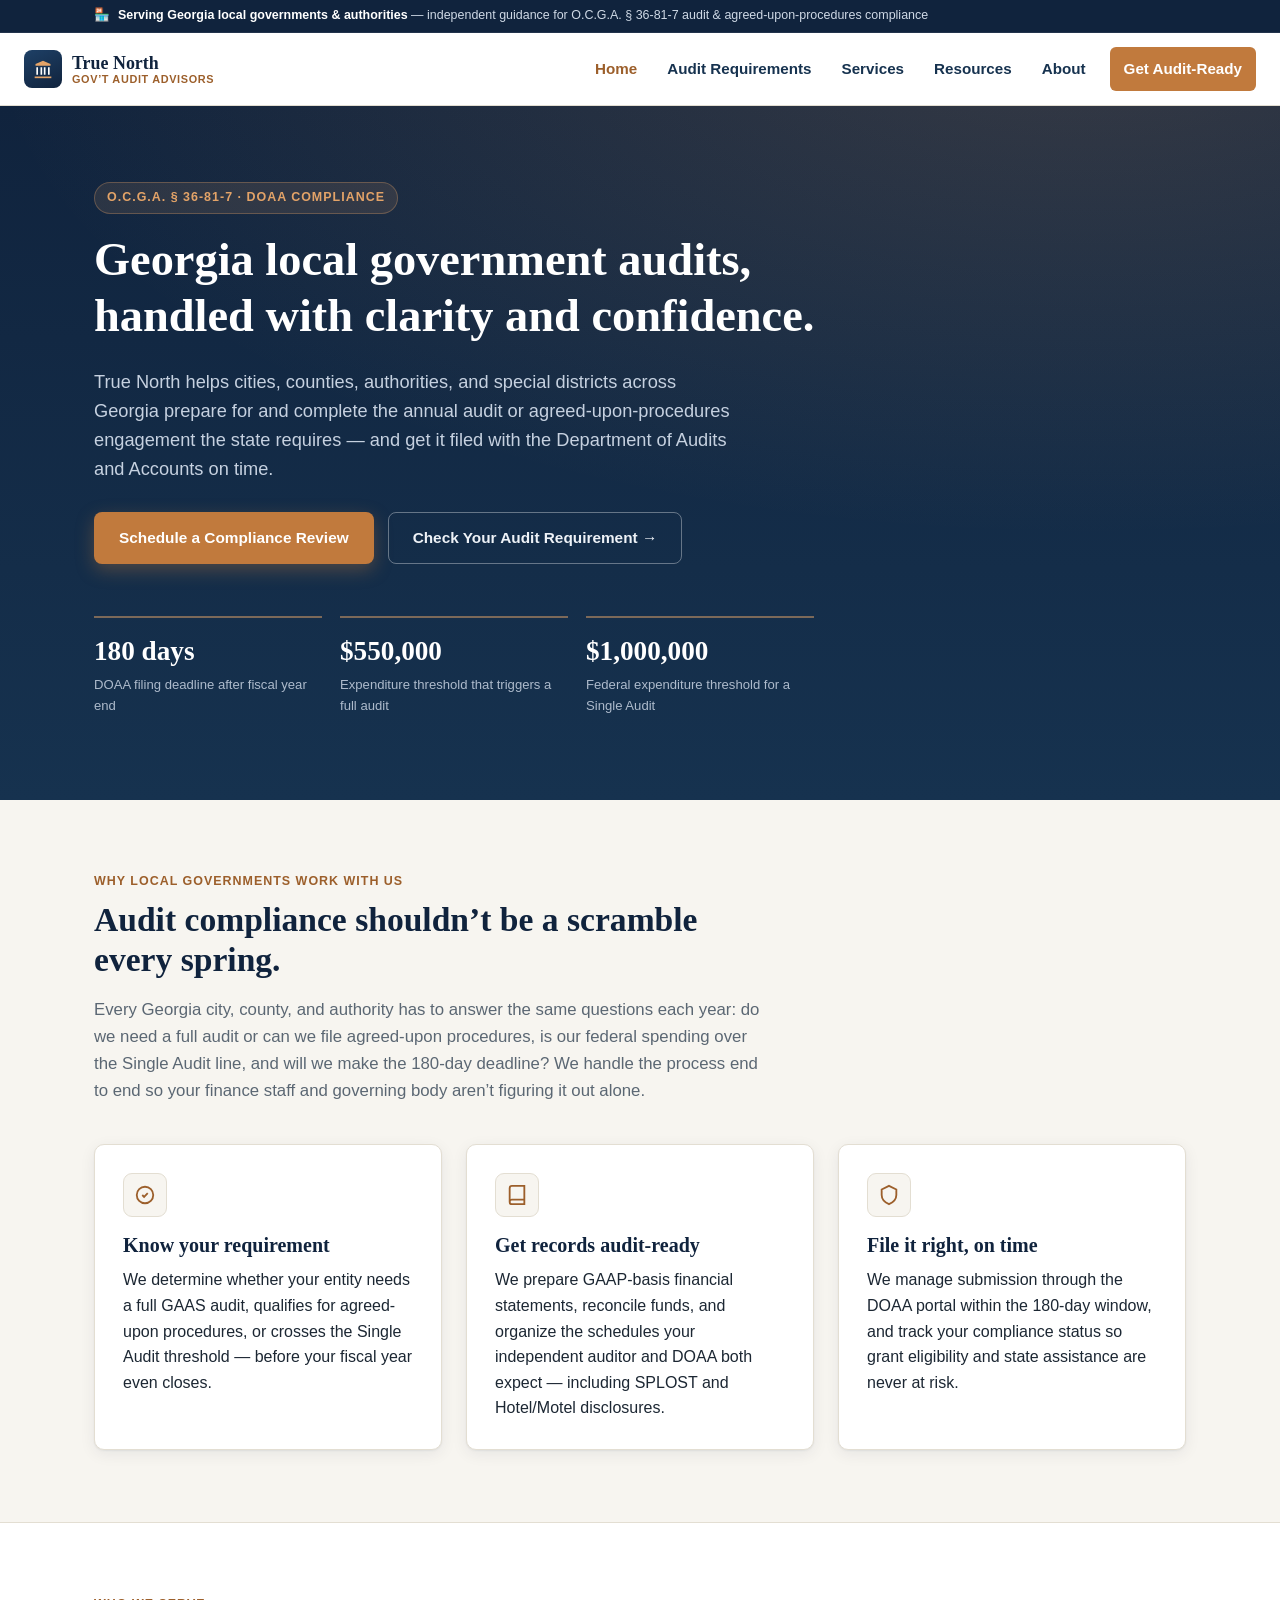
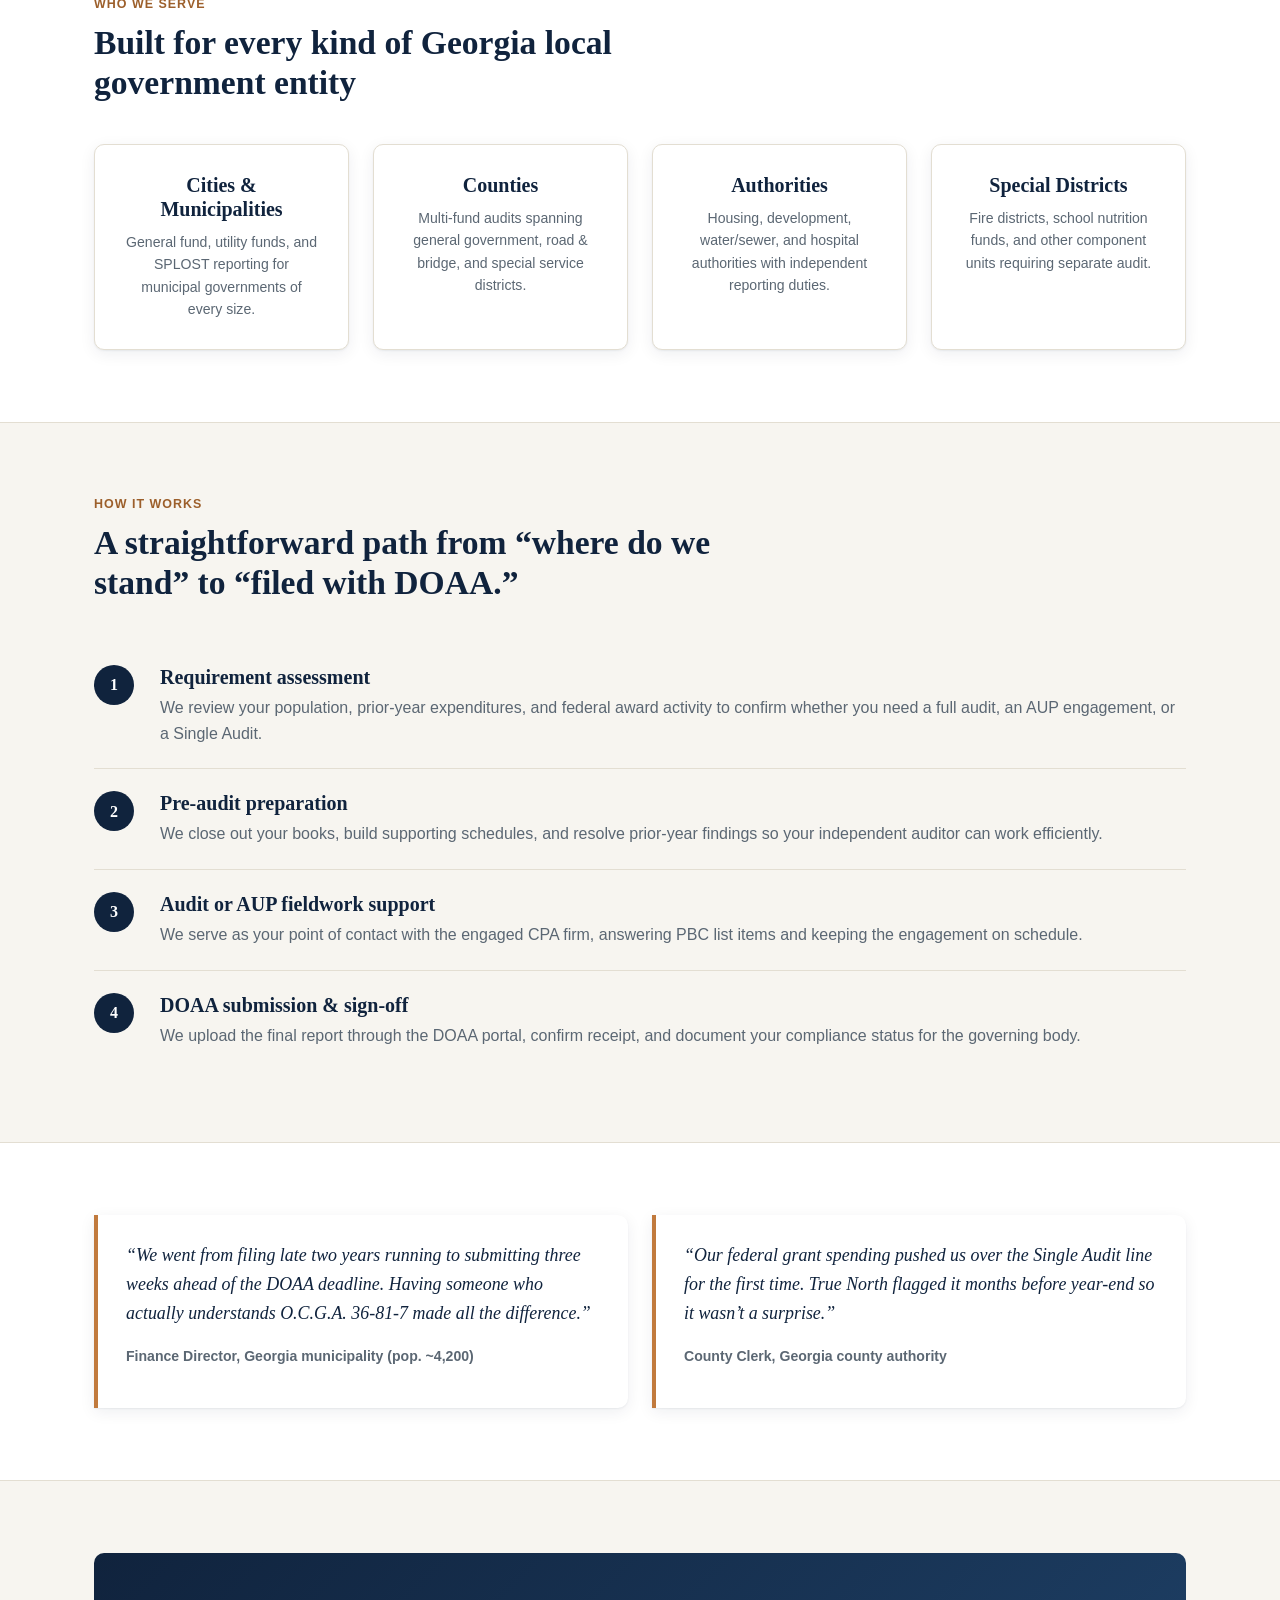
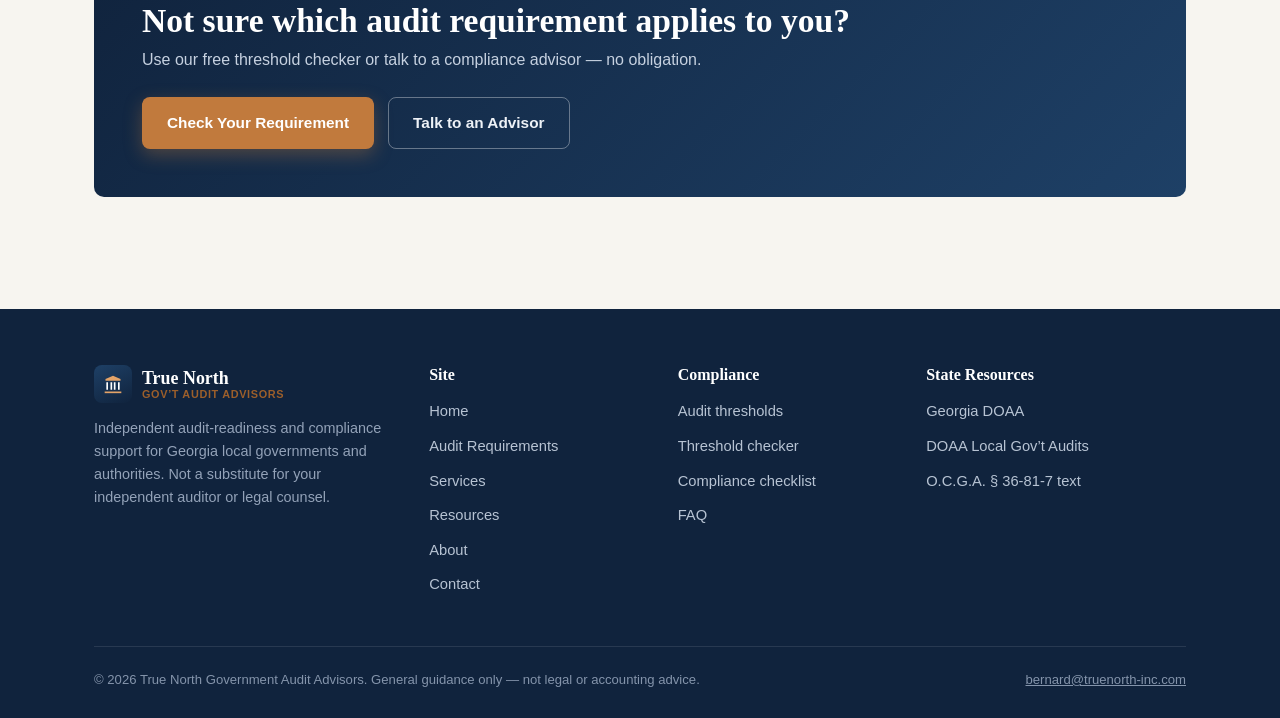
==== index.html @ 921e3533 "Add local government audit compliance website for Georgia Static six-page site (no build step) helpi" ====
<!DOCTYPE html>
<html lang="en">
<head>
<meta charset="UTF-8">
<meta name="viewport" content="width=device-width, initial-scale=1.0">
<title>True North Government Audit Advisors | Georgia Local Government Audit Compliance</title>
<meta name="description" content="True North helps Georgia cities, counties, and local authorities meet O.C.G.A. § 36-81-7 audit requirements — audit readiness, GAAP financial statements, Single Audit support, and DOAA submission.">
<link rel="stylesheet" href="css/style.css">
<link rel="icon" href="data:image/svg+xml,%3Csvg xmlns='http://www.w3.org/2000/svg' viewBox='0 0 24 24'%3E%3Crect width='24' height='24' rx='5' fill='%2310233d'/%3E%3Cpath d='M12 3L4 6.5v2h16v-2z' fill='%23e3a368'/%3E%3Cpath d='M5 10h2v8H5zm12 0h2v8h-2zM9.5 10h2v8h-2zm3 0h2v8h-2z' fill='%23fff'/%3E%3Cpath d='M3 19h18v2H3z' fill='%23e3a368'/%3E%3C/svg%3E">
</head>
<body>
<a href="#main" class="skip-link">Skip to content</a>

<div class="gov-banner">
  <div class="container">
    <span>&#127978;</span>
    <span><strong>Serving Georgia local governments &amp; authorities</strong> &mdash; independent guidance for O.C.G.A. § 36-81-7 audit &amp; agreed-upon-procedures compliance</span>
  </div>
</div>

<header class="site-header">
  <div class="nav-wrap">
    <a href="index.html" class="brand">
      <span class="brand-mark" aria-hidden="true">
        <svg viewBox="0 0 24 24" fill="none" xmlns="http://www.w3.org/2000/svg">
          <path d="M12 2L3 6v2h18V6l-9-4z" fill="#e3a368"/>
          <path d="M4 10h2v9H4v-9zm14 0h2v9h-2v-9zM9 10h2v9H9v-9zm4 0h2v9h-2v-9z" fill="#fff"/>
          <path d="M2 21h20v2H2z" fill="#e3a368"/>
        </svg>
      </span>
      <span class="brand-text">
        <span class="name">True North</span>
        <span class="tag">Gov&rsquo;t Audit Advisors</span>
      </span>
    </a>
    <button class="nav-toggle" aria-label="Toggle navigation" aria-expanded="false">
      <span></span>
    </button>
    <nav class="primary-nav" aria-label="Primary">
      <a href="index.html">Home</a>
      <a href="requirements.html">Audit Requirements</a>
      <a href="services.html">Services</a>
      <a href="resources.html">Resources</a>
      <a href="about.html">About</a>
      <a href="contact.html" class="nav-cta">Get Audit-Ready</a>
    </nav>
  </div>
</header>

<main id="main">

  <section class="hero">
    <div class="container">
      <span class="eyebrow">O.C.G.A. § 36-81-7 &middot; DOAA Compliance</span>
      <h1>Georgia local government audits, handled with clarity and confidence.</h1>
      <p class="lead">True North helps cities, counties, authorities, and special districts across Georgia prepare for and complete the annual audit or agreed-upon-procedures engagement the state requires &mdash; and get it filed with the Department of Audits and Accounts on time.</p>
      <div class="hero-actions">
        <a href="contact.html" class="btn btn-primary">Schedule a Compliance Review</a>
        <a href="requirements.html" class="btn btn-ghost">Check Your Audit Requirement &rarr;</a>
      </div>

      <div class="hero-stats">
        <div class="stat">
          <div class="num">180 days</div>
          <div class="label">DOAA filing deadline after fiscal year end</div>
        </div>
        <div class="stat">
          <div class="num">$550,000</div>
          <div class="label">Expenditure threshold that triggers a full audit</div>
        </div>
        <div class="stat">
          <div class="num">$1,000,000</div>
          <div class="label">Federal expenditure threshold for a Single Audit</div>
        </div>
      </div>
    </div>
  </section>

  <section>
    <div class="container">
      <div class="section-head">
        <span class="kicker">Why local governments work with us</span>
        <h2>Audit compliance shouldn&rsquo;t be a scramble every spring.</h2>
        <p>Every Georgia city, county, and authority has to answer the same questions each year: do we need a full audit or can we file agreed-upon procedures, is our federal spending over the Single Audit line, and will we make the 180-day deadline? We handle the process end to end so your finance staff and governing body aren&rsquo;t figuring it out alone.</p>
      </div>

      <div class="grid grid-3">
        <div class="card">
          <div class="icon" aria-hidden="true">
            <svg viewBox="0 0 24 24" fill="none" stroke="currentColor" stroke-width="2"><path d="M9 12l2 2 4-4M21 12a9 9 0 11-18 0 9 9 0 0118 0z"/></svg>
          </div>
          <h3>Know your requirement</h3>
          <p>We determine whether your entity needs a full GAAS audit, qualifies for agreed-upon procedures, or crosses the Single Audit threshold &mdash; before your fiscal year even closes.</p>
        </div>
        <div class="card">
          <div class="icon" aria-hidden="true">
            <svg viewBox="0 0 24 24" fill="none" stroke="currentColor" stroke-width="2"><path d="M4 19.5A2.5 2.5 0 016.5 17H20M4 19.5A2.5 2.5 0 006.5 22H20V2H6.5A2.5 2.5 0 004 4.5v15z"/></svg>
          </div>
          <h3>Get records audit-ready</h3>
          <p>We prepare GAAP-basis financial statements, reconcile funds, and organize the schedules your independent auditor and DOAA both expect &mdash; including SPLOST and Hotel/Motel disclosures.</p>
        </div>
        <div class="card">
          <div class="icon" aria-hidden="true">
            <svg viewBox="0 0 24 24" fill="none" stroke="currentColor" stroke-width="2"><path d="M12 2l8 4v6c0 5-3.5 8-8 10-4.5-2-8-5-8-10V6l8-4z"/></svg>
          </div>
          <h3>File it right, on time</h3>
          <p>We manage submission through the DOAA portal within the 180-day window, and track your compliance status so grant eligibility and state assistance are never at risk.</p>
        </div>
      </div>
    </div>
  </section>

  <section class="alt-bg">
    <div class="container">
      <div class="section-head">
        <span class="kicker">Who we serve</span>
        <h2>Built for every kind of Georgia local government entity</h2>
      </div>
      <div class="grid grid-4">
        <div class="card text-center">
          <h3>Cities &amp; Municipalities</h3>
          <p class="small">General fund, utility funds, and SPLOST reporting for municipal governments of every size.</p>
        </div>
        <div class="card text-center">
          <h3>Counties</h3>
          <p class="small">Multi-fund audits spanning general government, road &amp; bridge, and special service districts.</p>
        </div>
        <div class="card text-center">
          <h3>Authorities</h3>
          <p class="small">Housing, development, water/sewer, and hospital authorities with independent reporting duties.</p>
        </div>
        <div class="card text-center">
          <h3>Special Districts</h3>
          <p class="small">Fire districts, school nutrition funds, and other component units requiring separate audit.</p>
        </div>
      </div>
    </div>
  </section>

  <section>
    <div class="container">
      <div class="section-head">
        <span class="kicker">How it works</span>
        <h2>A straightforward path from &ldquo;where do we stand&rdquo; to &ldquo;filed with DOAA.&rdquo;</h2>
      </div>
      <ol class="process-list">
        <li>
          <div>
            <h3>Requirement assessment</h3>
            <p>We review your population, prior-year expenditures, and federal award activity to confirm whether you need a full audit, an AUP engagement, or a Single Audit.</p>
          </div>
        </li>
        <li>
          <div>
            <h3>Pre-audit preparation</h3>
            <p>We close out your books, build supporting schedules, and resolve prior-year findings so your independent auditor can work efficiently.</p>
          </div>
        </li>
        <li>
          <div>
            <h3>Audit or AUP fieldwork support</h3>
            <p>We serve as your point of contact with the engaged CPA firm, answering PBC list items and keeping the engagement on schedule.</p>
          </div>
        </li>
        <li>
          <div>
            <h3>DOAA submission &amp; sign-off</h3>
            <p>We upload the final report through the DOAA portal, confirm receipt, and document your compliance status for the governing body.</p>
          </div>
        </li>
      </ol>
    </div>
  </section>

  <section class="alt-bg">
    <div class="container">
      <div class="grid grid-2">
        <div class="quote-card">
          <p class="quote">&ldquo;We went from filing late two years running to submitting three weeks ahead of the DOAA deadline. Having someone who actually understands O.C.G.A. 36-81-7 made all the difference.&rdquo;</p>
          <p class="attribution">Finance Director, Georgia municipality (pop. ~4,200)</p>
        </div>
        <div class="quote-card">
          <p class="quote">&ldquo;Our federal grant spending pushed us over the Single Audit line for the first time. True North flagged it months before year-end so it wasn&rsquo;t a surprise.&rdquo;</p>
          <p class="attribution">County Clerk, Georgia county authority</p>
        </div>
      </div>
    </div>
  </section>

  <section>
    <div class="container">
      <div class="cta-band">
        <div>
          <h2>Not sure which audit requirement applies to you?</h2>
          <p>Use our free threshold checker or talk to a compliance advisor &mdash; no obligation.</p>
        </div>
        <div class="hero-actions">
          <a href="requirements.html#threshold-tool" class="btn btn-primary">Check Your Requirement</a>
          <a href="contact.html" class="btn btn-ghost">Talk to an Advisor</a>
        </div>
      </div>
    </div>
  </section>

</main>

<footer class="site-footer">
  <div class="container">
    <div class="footer-grid">
      <div class="footer-brand">
        <div class="brand" style="margin-bottom:14px;">
          <span class="brand-mark" aria-hidden="true">
            <svg viewBox="0 0 24 24" fill="none" xmlns="http://www.w3.org/2000/svg">
              <path d="M12 2L3 6v2h18V6l-9-4z" fill="#e3a368"/>
              <path d="M4 10h2v9H4v-9zm14 0h2v9h-2v-9zM9 10h2v9H9v-9zm4 0h2v9h-2v-9z" fill="#fff"/>
              <path d="M2 21h20v2H2z" fill="#e3a368"/>
            </svg>
          </span>
          <span class="brand-text">
            <span class="name" style="color:#fff;">True North</span>
            <span class="tag">Gov&rsquo;t Audit Advisors</span>
          </span>
        </div>
        <p>Independent audit-readiness and compliance support for Georgia local governments and authorities. Not a substitute for your independent auditor or legal counsel.</p>
      </div>
      <div>
        <h4>Site</h4>
        <ul>
          <li><a href="index.html">Home</a></li>
          <li><a href="requirements.html">Audit Requirements</a></li>
          <li><a href="services.html">Services</a></li>
          <li><a href="resources.html">Resources</a></li>
          <li><a href="about.html">About</a></li>
          <li><a href="contact.html">Contact</a></li>
        </ul>
      </div>
      <div>
        <h4>Compliance</h4>
        <ul>
          <li><a href="requirements.html#thresholds">Audit thresholds</a></li>
          <li><a href="requirements.html#threshold-tool">Threshold checker</a></li>
          <li><a href="resources.html#checklist">Compliance checklist</a></li>
          <li><a href="resources.html#faq">FAQ</a></li>
        </ul>
      </div>
      <div>
        <h4>State Resources</h4>
        <ul>
          <li><a href="https://www.audits.ga.gov/" target="_blank" rel="noopener">Georgia DOAA</a></li>
          <li><a href="https://www.audits.ga.gov/NALGAD/Local_Government_Audits.html" target="_blank" rel="noopener">DOAA Local Gov&rsquo;t Audits</a></li>
          <li><a href="https://law.justia.com/codes/georgia/title-36/provisions-applicable-to-counties-municipal-corporations-and-other-governmental-entities/chapter-81/article-1/section-36-81-7/" target="_blank" rel="noopener">O.C.G.A. § 36-81-7 text</a></li>
        </ul>
      </div>
    </div>
    <div class="footer-bottom">
      <span>&copy; <span data-year>2026</span> True North Government Audit Advisors. General guidance only &mdash; not legal or accounting advice.</span>
      <span><a href="contact.html">bernard@truenorth-inc.com</a></span>
    </div>
  </div>
</footer>
<script src="js/main.js"></script>
</body>
</html>
---- css/style.css ----
/* ==========================================================================
   True North Government Audit Advisors — shared styles
   ========================================================================== */

:root {
  --navy: #10233d;
  --navy-2: #16324f;
  --navy-3: #1e4066;
  --accent: #c17a3d;
  --accent-light: #e3a368;
  --accent-dark: #9c5f2b;
  --bg: #f7f5f0;
  --surface: #ffffff;
  --text: #1c2733;
  --muted: #5b6773;
  --border: #e3ded2;
  --success: #2f6b4f;
  --success-bg: #eaf3ee;
  --warn: #92450f;
  --warn-bg: #fbeee0;
  --shadow: 0 1px 2px rgba(16, 35, 61, 0.06), 0 4px 16px rgba(16, 35, 61, 0.07);
  --radius: 10px;
  --serif: Georgia, "Iowan Old Style", "Palatino Linotype", "Times New Roman", serif;
  --sans: -apple-system, BlinkMacSystemFont, "Segoe UI", Roboto, Helvetica, Arial, sans-serif;
}

* { box-sizing: border-box; }
html { scroll-behavior: smooth; }

body {
  margin: 0;
  font-family: var(--sans);
  color: var(--text);
  background: var(--bg);
  line-height: 1.6;
  -webkit-font-smoothing: antialiased;
}

img { max-width: 100%; display: block; }

h1, h2, h3, h4 {
  font-family: var(--serif);
  color: var(--navy);
  line-height: 1.2;
  margin: 0 0 0.5em;
}

h1 { font-size: clamp(2rem, 4vw, 2.9rem); }
h2 { font-size: clamp(1.5rem, 3vw, 2.1rem); }
h3 { font-size: 1.25rem; }

p { margin: 0 0 1em; }

a { color: var(--accent-dark); }
a:hover { color: var(--accent); }

.container {
  max-width: 1140px;
  margin: 0 auto;
  padding: 0 24px;
}

.container-narrow {
  max-width: 820px;
  margin: 0 auto;
  padding: 0 24px;
}

/* Skip link */
.skip-link {
  position: absolute;
  left: -999px;
  top: 0;
  background: var(--accent);
  color: #fff;
  padding: 10px 16px;
  z-index: 200;
  border-radius: 0 0 6px 0;
}
.skip-link:focus { left: 0; }

/* ---------------- Top banner ---------------- */
.gov-banner {
  background: var(--navy);
  color: #cfd9e6;
  font-size: 0.78rem;
  padding: 6px 0;
  border-bottom: 1px solid rgba(255,255,255,0.08);
}
.gov-banner .container { display: flex; align-items: center; gap: 8px; }
.gov-banner strong { color: #fff; }

/* ---------------- Header / nav ---------------- */
header.site-header {
  background: var(--surface);
  border-bottom: 1px solid var(--border);
  position: sticky;
  top: 0;
  z-index: 100;
}

.nav-wrap {
  display: flex;
  align-items: center;
  justify-content: space-between;
  padding: 14px 24px;
}

.brand {
  display: flex;
  align-items: center;
  gap: 10px;
  text-decoration: none;
  color: var(--navy);
}

.brand-mark {
  width: 38px;
  height: 38px;
  border-radius: 8px;
  background: linear-gradient(155deg, var(--navy-3), var(--navy));
  display: flex;
  align-items: center;
  justify-content: center;
  flex-shrink: 0;
}
.brand-mark svg { width: 20px; height: 20px; }

.brand-text { display: flex; flex-direction: column; line-height: 1.15; }
.brand-text .name { font-family: var(--serif); font-weight: 700; font-size: 1.12rem; color: var(--navy); }
.brand-text .tag { font-size: 0.68rem; letter-spacing: 0.06em; text-transform: uppercase; color: var(--accent-dark); font-weight: 600; }

nav.primary-nav { display: flex; align-items: center; gap: 2px; }
nav.primary-nav a {
  color: var(--navy-2);
  text-decoration: none;
  font-size: 0.95rem;
  font-weight: 600;
  padding: 10px 14px;
  border-radius: 6px;
  transition: background 0.15s ease, color 0.15s ease;
}
nav.primary-nav a:hover { background: var(--bg); color: var(--accent-dark); }
nav.primary-nav a.active { color: var(--accent-dark); }

.nav-cta {
  background: var(--accent) !important;
  color: #fff !important;
  margin-left: 8px;
}
.nav-cta:hover { background: var(--accent-dark) !important; color: #fff !important; }

.nav-toggle {
  display: none;
  background: none;
  border: 1px solid var(--border);
  border-radius: 6px;
  padding: 8px 10px;
  cursor: pointer;
}
.nav-toggle span, .nav-toggle span::before, .nav-toggle span::after {
  display: block;
  width: 20px;
  height: 2px;
  background: var(--navy);
  position: relative;
  content: "";
}
.nav-toggle span::before { top: -6px; }
.nav-toggle span::after { top: 4px; }

/* ---------------- Hero ---------------- */
.hero {
  background:
    radial-gradient(1100px 500px at 85% -10%, rgba(227,163,104,0.18), transparent),
    linear-gradient(180deg, var(--navy) 0%, var(--navy-2) 100%);
  color: #eef2f7;
  padding: 76px 0 84px;
}
.hero .eyebrow {
  display: inline-block;
  font-size: 0.78rem;
  letter-spacing: 0.08em;
  text-transform: uppercase;
  color: var(--accent-light);
  background: rgba(227,163,104,0.12);
  border: 1px solid rgba(227,163,104,0.3);
  padding: 5px 12px;
  border-radius: 999px;
  margin-bottom: 18px;
  font-weight: 700;
}
.hero h1 { color: #fff; max-width: 780px; }
.hero p.lead {
  color: #c6d1e0;
  font-size: 1.14rem;
  max-width: 640px;
  margin-bottom: 28px;
}
.hero-actions { display: flex; gap: 14px; flex-wrap: wrap; }

.btn {
  display: inline-flex;
  align-items: center;
  gap: 8px;
  font-weight: 700;
  font-size: 0.96rem;
  text-decoration: none;
  padding: 13px 24px;
  border-radius: 8px;
  border: 1px solid transparent;
  cursor: pointer;
  transition: transform 0.12s ease, background 0.15s ease, box-shadow 0.15s ease;
  font-family: var(--sans);
}
.btn:hover { transform: translateY(-1px); }
.btn-primary { background: var(--accent); color: #fff; box-shadow: 0 6px 18px rgba(193,122,61,0.35); }
.btn-primary:hover { background: var(--accent-dark); color: #fff; }
.btn-ghost { background: transparent; color: #eef2f7; border-color: rgba(255,255,255,0.35); }
.btn-ghost:hover { background: rgba(255,255,255,0.08); color: #fff; }
.btn-navy { background: var(--navy); color: #fff; }
.btn-navy:hover { background: var(--navy-3); color: #fff; }
.btn-outline { background: transparent; color: var(--navy); border-color: var(--border); }
.btn-outline:hover { border-color: var(--accent); color: var(--accent-dark); }
.btn-block { width: 100%; justify-content: center; }

.hero-stats {
  display: grid;
  grid-template-columns: repeat(3, 1fr);
  gap: 18px;
  margin-top: 52px;
  max-width: 720px;
}
.hero-stats .stat { border-top: 2px solid rgba(227,163,104,0.5); padding-top: 12px; }
.hero-stats .stat .num { font-family: var(--serif); font-size: 1.7rem; color: #fff; font-weight: 700; }
.hero-stats .stat .label { font-size: 0.82rem; color: #aebbcc; }

/* ---------------- Sections ---------------- */
section { padding: 72px 0; }
section.tight { padding: 48px 0; }
.section-head { max-width: 680px; margin-bottom: 40px; }
.section-head .kicker {
  text-transform: uppercase;
  letter-spacing: 0.08em;
  font-size: 0.78rem;
  font-weight: 700;
  color: var(--accent-dark);
  margin-bottom: 8px;
  display: block;
}
.section-head p { color: var(--muted); font-size: 1.05rem; }

.alt-bg { background: var(--surface); border-top: 1px solid var(--border); border-bottom: 1px solid var(--border); }

/* ---------------- Cards / grids ---------------- */
.grid { display: grid; gap: 24px; }
.grid-3 { grid-template-columns: repeat(3, 1fr); }
.grid-2 { grid-template-columns: repeat(2, 1fr); }
.grid-4 { grid-template-columns: repeat(4, 1fr); }

.card {
  background: var(--surface);
  border: 1px solid var(--border);
  border-radius: var(--radius);
  padding: 28px;
  box-shadow: var(--shadow);
}
.card h3 { margin-bottom: 10px; }
.card p:last-child { margin-bottom: 0; }
.card .icon {
  width: 44px;
  height: 44px;
  border-radius: 9px;
  background: var(--bg);
  border: 1px solid var(--border);
  display: flex;
  align-items: center;
  justify-content: center;
  margin-bottom: 16px;
  color: var(--accent-dark);
}
.card .icon svg { width: 22px; height: 22px; }

.service-card { display: flex; flex-direction: column; }
.service-card .price-tag {
  margin-top: auto;
  padding-top: 14px;
  font-size: 0.85rem;
  color: var(--muted);
  border-top: 1px dashed var(--border);
}

/* Timeline / process */
.process-list { list-style: none; margin: 0; padding: 0; counter-reset: step; }
.process-list li {
  counter-increment: step;
  display: grid;
  grid-template-columns: 48px 1fr;
  gap: 18px;
  padding: 22px 0;
  border-bottom: 1px solid var(--border);
}
.process-list li:last-child { border-bottom: none; }
.process-list li::before {
  content: counter(step);
  width: 40px;
  height: 40px;
  border-radius: 50%;
  background: var(--navy);
  color: #fff;
  font-family: var(--serif);
  font-weight: 700;
  display: flex;
  align-items: center;
  justify-content: center;
}
.process-list h3 { margin-bottom: 6px; }
.process-list p { color: var(--muted); margin: 0; }

/* Tables */
table.data-table { width: 100%; border-collapse: collapse; background: var(--surface); border-radius: var(--radius); overflow: hidden; box-shadow: var(--shadow); }
table.data-table th, table.data-table td { padding: 14px 16px; text-align: left; border-bottom: 1px solid var(--border); font-size: 0.95rem; }
table.data-table thead th { background: var(--navy); color: #fff; font-family: var(--serif); font-weight: 700; }
table.data-table tbody tr:last-child td { border-bottom: none; }
table.data-table tbody tr:nth-child(even) { background: #fbfaf7; }
.table-wrap { overflow-x: auto; }

/* Callouts */
.callout {
  border-radius: var(--radius);
  padding: 22px 24px;
  border: 1px solid var(--border);
  display: flex;
  gap: 16px;
  align-items: flex-start;
}
.callout.warn { background: var(--warn-bg); border-color: #ecd2b3; }
.callout.warn h3 { color: var(--warn); }
.callout.success { background: var(--success-bg); border-color: #c9e0d3; }
.callout.success h3 { color: var(--success); }
.callout.info { background: #eef2f7; border-color: #cfd9e6; }
.callout.info h3 { color: var(--navy); }
.callout .glyph { font-size: 1.4rem; line-height: 1; }
.callout p:last-child { margin-bottom: 0; }

/* Badges */
.badge {
  display: inline-block;
  font-size: 0.72rem;
  font-weight: 700;
  text-transform: uppercase;
  letter-spacing: 0.05em;
  padding: 4px 10px;
  border-radius: 999px;
  background: var(--bg);
  border: 1px solid var(--border);
  color: var(--muted);
}
.badge.gold { background: #fbeee0; color: var(--accent-dark); border-color: #ecd2b3; }
.badge.green { background: var(--success-bg); color: var(--success); border-color: #c9e0d3; }

/* CTA band */
.cta-band {
  background: linear-gradient(135deg, var(--navy) 0%, var(--navy-3) 100%);
  color: #fff;
  border-radius: var(--radius);
  padding: 48px;
  display: flex;
  align-items: center;
  justify-content: space-between;
  gap: 24px;
  flex-wrap: wrap;
}
.cta-band h2 { color: #fff; margin-bottom: 6px; }
.cta-band p { color: #c6d1e0; margin: 0; }

/* Checklist */
.checklist { list-style: none; margin: 0; padding: 0; }
.checklist li {
  display: flex;
  gap: 12px;
  align-items: flex-start;
  padding: 12px 0;
  border-bottom: 1px solid var(--border);
}
.checklist li:last-child { border-bottom: none; }
.checklist input[type="checkbox"] {
  width: 20px;
  height: 20px;
  margin-top: 2px;
  accent-color: var(--accent);
  flex-shrink: 0;
}
.checklist label { cursor: pointer; }
.checklist .item-title { font-weight: 700; color: var(--navy); display: block; }
.checklist .item-desc { color: var(--muted); font-size: 0.92rem; }
.checklist li.checked .item-title,
.checklist li.checked .item-desc { text-decoration: line-through; opacity: 0.55; }

.checklist-progress {
  display: flex;
  align-items: center;
  gap: 14px;
  margin-bottom: 22px;
  font-size: 0.9rem;
  color: var(--muted);
}
.checklist-progress .bar {
  flex: 1;
  height: 8px;
  border-radius: 999px;
  background: var(--border);
  overflow: hidden;
}
.checklist-progress .bar > span {
  display: block;
  height: 100%;
  background: var(--accent);
  width: 0%;
  transition: width 0.25s ease;
}

/* Threshold tool */
.tool-card {
  background: var(--surface);
  border: 1px solid var(--border);
  border-radius: var(--radius);
  box-shadow: var(--shadow);
  padding: 32px;
}
.tool-grid { display: grid; grid-template-columns: 1fr 1fr; gap: 24px; }
.field { margin-bottom: 18px; }
.field label { display: block; font-weight: 700; font-size: 0.9rem; color: var(--navy); margin-bottom: 6px; }
.field .hint { font-size: 0.82rem; color: var(--muted); margin-top: 4px; }
.field input[type="number"],
.field input[type="text"],
.field input[type="email"],
.field select,
.field textarea {
  width: 100%;
  padding: 11px 13px;
  border: 1px solid var(--border);
  border-radius: 7px;
  font-size: 0.98rem;
  font-family: var(--sans);
  background: #fff;
  color: var(--text);
}
.field textarea { resize: vertical; min-height: 120px; }
.field input:focus, .field select:focus, .field textarea:focus {
  outline: 2px solid var(--accent-light);
  outline-offset: 1px;
  border-color: var(--accent);
}
.checkbox-row { display: flex; align-items: center; gap: 10px; margin-bottom: 18px; }
.checkbox-row input { width: 18px; height: 18px; accent-color: var(--accent); }

.result-box {
  margin-top: 24px;
  border-radius: var(--radius);
  padding: 22px;
  border: 1px solid var(--border);
  display: none;
}
.result-box.show { display: block; }
.result-box h3 { margin-bottom: 8px; }
.result-box ul { margin: 12px 0 0; padding-left: 20px; }
.result-box li { margin-bottom: 6px; }

/* FAQ accordion */
.faq-item { border-bottom: 1px solid var(--border); }
.faq-item:first-child { border-top: 1px solid var(--border); }
.faq-q {
  width: 100%;
  text-align: left;
  background: none;
  border: none;
  padding: 20px 4px;
  font-family: var(--serif);
  font-size: 1.05rem;
  font-weight: 700;
  color: var(--navy);
  display: flex;
  justify-content: space-between;
  align-items: center;
  cursor: pointer;
  gap: 16px;
}
.faq-q .plus { font-size: 1.4rem; color: var(--accent); transition: transform 0.2s ease; flex-shrink: 0; }
.faq-item.open .faq-q .plus { transform: rotate(45deg); }
.faq-a {
  max-height: 0;
  overflow: hidden;
  transition: max-height 0.25s ease;
  color: var(--muted);
}
.faq-item.open .faq-a { max-height: 400px; }
.faq-a-inner { padding: 0 4px 20px; }

/* Team */
.team-card { text-align: left; }
.team-card .avatar {
  width: 68px;
  height: 68px;
  border-radius: 50%;
  background: linear-gradient(155deg, var(--navy-3), var(--navy));
  color: #fff;
  display: flex;
  align-items: center;
  justify-content: center;
  font-family: var(--serif);
  font-weight: 700;
  font-size: 1.3rem;
  margin-bottom: 14px;
}
.team-card .role { color: var(--accent-dark); font-weight: 700; font-size: 0.88rem; text-transform: uppercase; letter-spacing: 0.04em; margin-bottom: 10px; }

/* Testimonial */
.quote-card {
  background: var(--surface);
  border-left: 4px solid var(--accent);
  border-radius: 0 var(--radius) var(--radius) 0;
  padding: 26px 28px;
  box-shadow: var(--shadow);
}
.quote-card p.quote { font-family: var(--serif); font-size: 1.12rem; color: var(--navy); font-style: italic; }
.quote-card .attribution { font-size: 0.88rem; color: var(--muted); font-weight: 700; }

/* Contact page */
.contact-grid { display: grid; grid-template-columns: 1.1fr 0.9fr; gap: 40px; align-items: start; }
.contact-info-card { background: var(--navy); color: #fff; border-radius: var(--radius); padding: 32px; }
.contact-info-card h3 { color: #fff; }
.contact-info-card .row { display: flex; gap: 12px; margin-bottom: 18px; align-items: flex-start; }
.contact-info-card .row .glyph { color: var(--accent-light); font-size: 1.15rem; }
.contact-info-card a { color: #dce6f2; }
.contact-info-card hr { border: none; border-top: 1px solid rgba(255,255,255,0.15); margin: 22px 0; }

.form-success {
  display: none;
  background: var(--success-bg);
  border: 1px solid #c9e0d3;
  color: var(--success);
  border-radius: 8px;
  padding: 16px 18px;
  margin-bottom: 18px;
  font-weight: 600;
}
.form-success.show { display: block; }

/* Breadcrumb / page header */
.page-header {
  background: linear-gradient(180deg, var(--navy) 0%, var(--navy-2) 100%);
  color: #fff;
  padding: 52px 0 46px;
}
.page-header .eyebrow {
  text-transform: uppercase;
  letter-spacing: 0.08em;
  font-size: 0.78rem;
  color: var(--accent-light);
  font-weight: 700;
  margin-bottom: 10px;
}
.page-header h1 { color: #fff; margin-bottom: 8px; }
.page-header p { color: #c6d1e0; max-width: 680px; margin: 0; }

/* Footer */
footer.site-footer {
  background: var(--navy);
  color: #b7c3d3;
  padding: 56px 0 28px;
  margin-top: 40px;
}
.footer-grid { display: grid; grid-template-columns: 1.4fr 1fr 1fr 1.2fr; gap: 32px; margin-bottom: 40px; }
.footer-grid h4 { color: #fff; font-family: var(--serif); font-size: 1rem; margin-bottom: 14px; }
.footer-grid ul { list-style: none; margin: 0; padding: 0; }
.footer-grid li { margin-bottom: 9px; }
.footer-grid a { color: #b7c3d3; text-decoration: none; font-size: 0.92rem; }
.footer-grid a:hover { color: var(--accent-light); }
.footer-brand p { color: #93a2b8; font-size: 0.9rem; }
.footer-bottom {
  border-top: 1px solid rgba(255,255,255,0.1);
  padding-top: 22px;
  display: flex;
  justify-content: space-between;
  flex-wrap: wrap;
  gap: 12px;
  font-size: 0.82rem;
  color: #8494ab;
}
.footer-bottom a { color: #8494ab; }

/* Utility */
.text-center { text-align: center; }
.mt-0 { margin-top: 0; }
.mb-0 { margin-bottom: 0; }
.small { font-size: 0.88rem; color: var(--muted); }
.sr-only {
  position: absolute; width: 1px; height: 1px; padding: 0; margin: -1px;
  overflow: hidden; clip: rect(0,0,0,0); white-space: nowrap; border: 0;
}

/* ---------------- Responsive ---------------- */
@media (max-width: 900px) {
  .grid-3, .grid-4 { grid-template-columns: repeat(2, 1fr); }
  .tool-grid { grid-template-columns: 1fr; }
  .contact-grid { grid-template-columns: 1fr; }
  .footer-grid { grid-template-columns: 1fr 1fr; }
  .hero-stats { grid-template-columns: repeat(3, 1fr); gap: 12px; }
}

@media (max-width: 720px) {
  .nav-toggle { display: block; }
  nav.primary-nav {
    position: absolute;
    top: 100%;
    left: 0;
    right: 0;
    background: var(--surface);
    border-bottom: 1px solid var(--border);
    flex-direction: column;
    align-items: stretch;
    padding: 10px 16px 18px;
    display: none;
    box-shadow: var(--shadow);
  }
  nav.primary-nav.open { display: flex; }
  nav.primary-nav a { padding: 12px 8px; border-bottom: 1px solid var(--border); border-radius: 0; }
  .nav-cta { margin-left: 0; text-align: center; margin-top: 8px; border-radius: 6px; }
  .grid-2, .grid-3, .grid-4 { grid-template-columns: 1fr; }
  .cta-band { flex-direction: column; align-items: flex-start; padding: 32px; }
  .footer-grid { grid-template-columns: 1fr 1fr; }
  section { padding: 52px 0; }
}
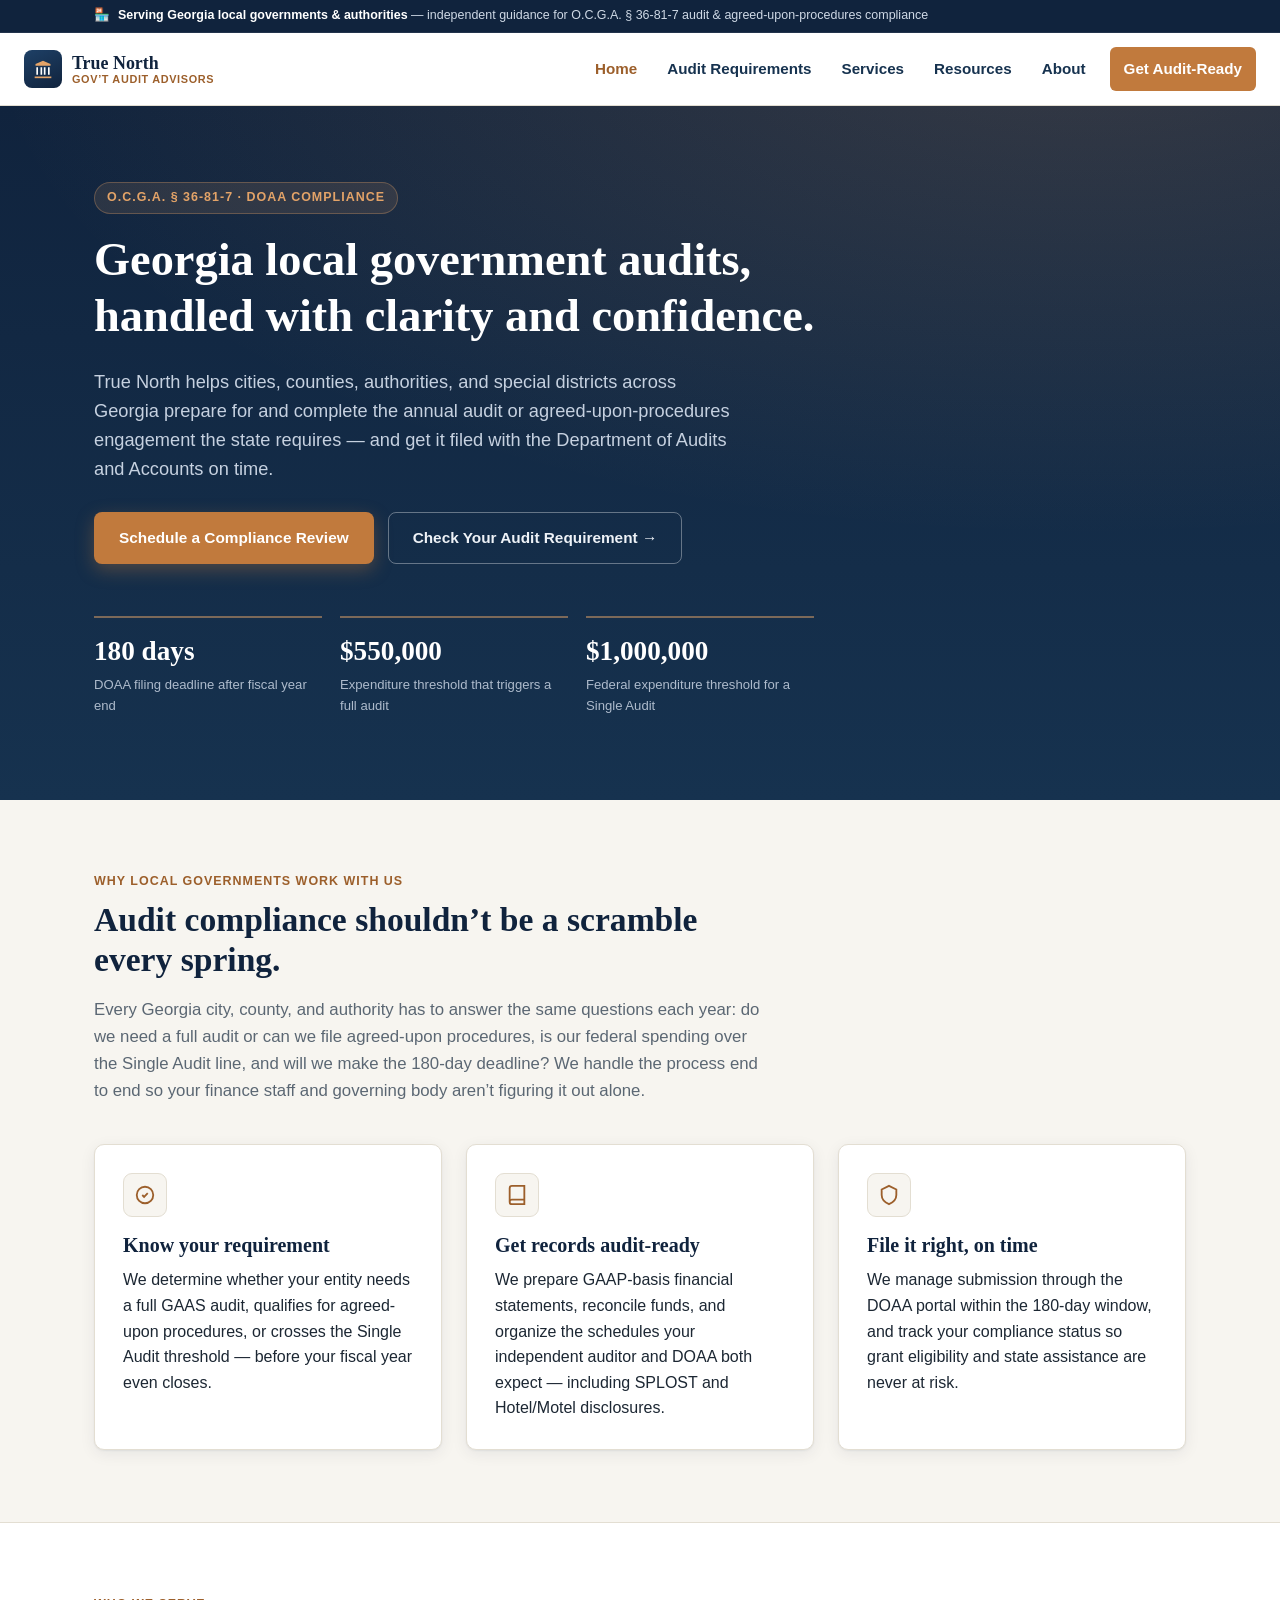
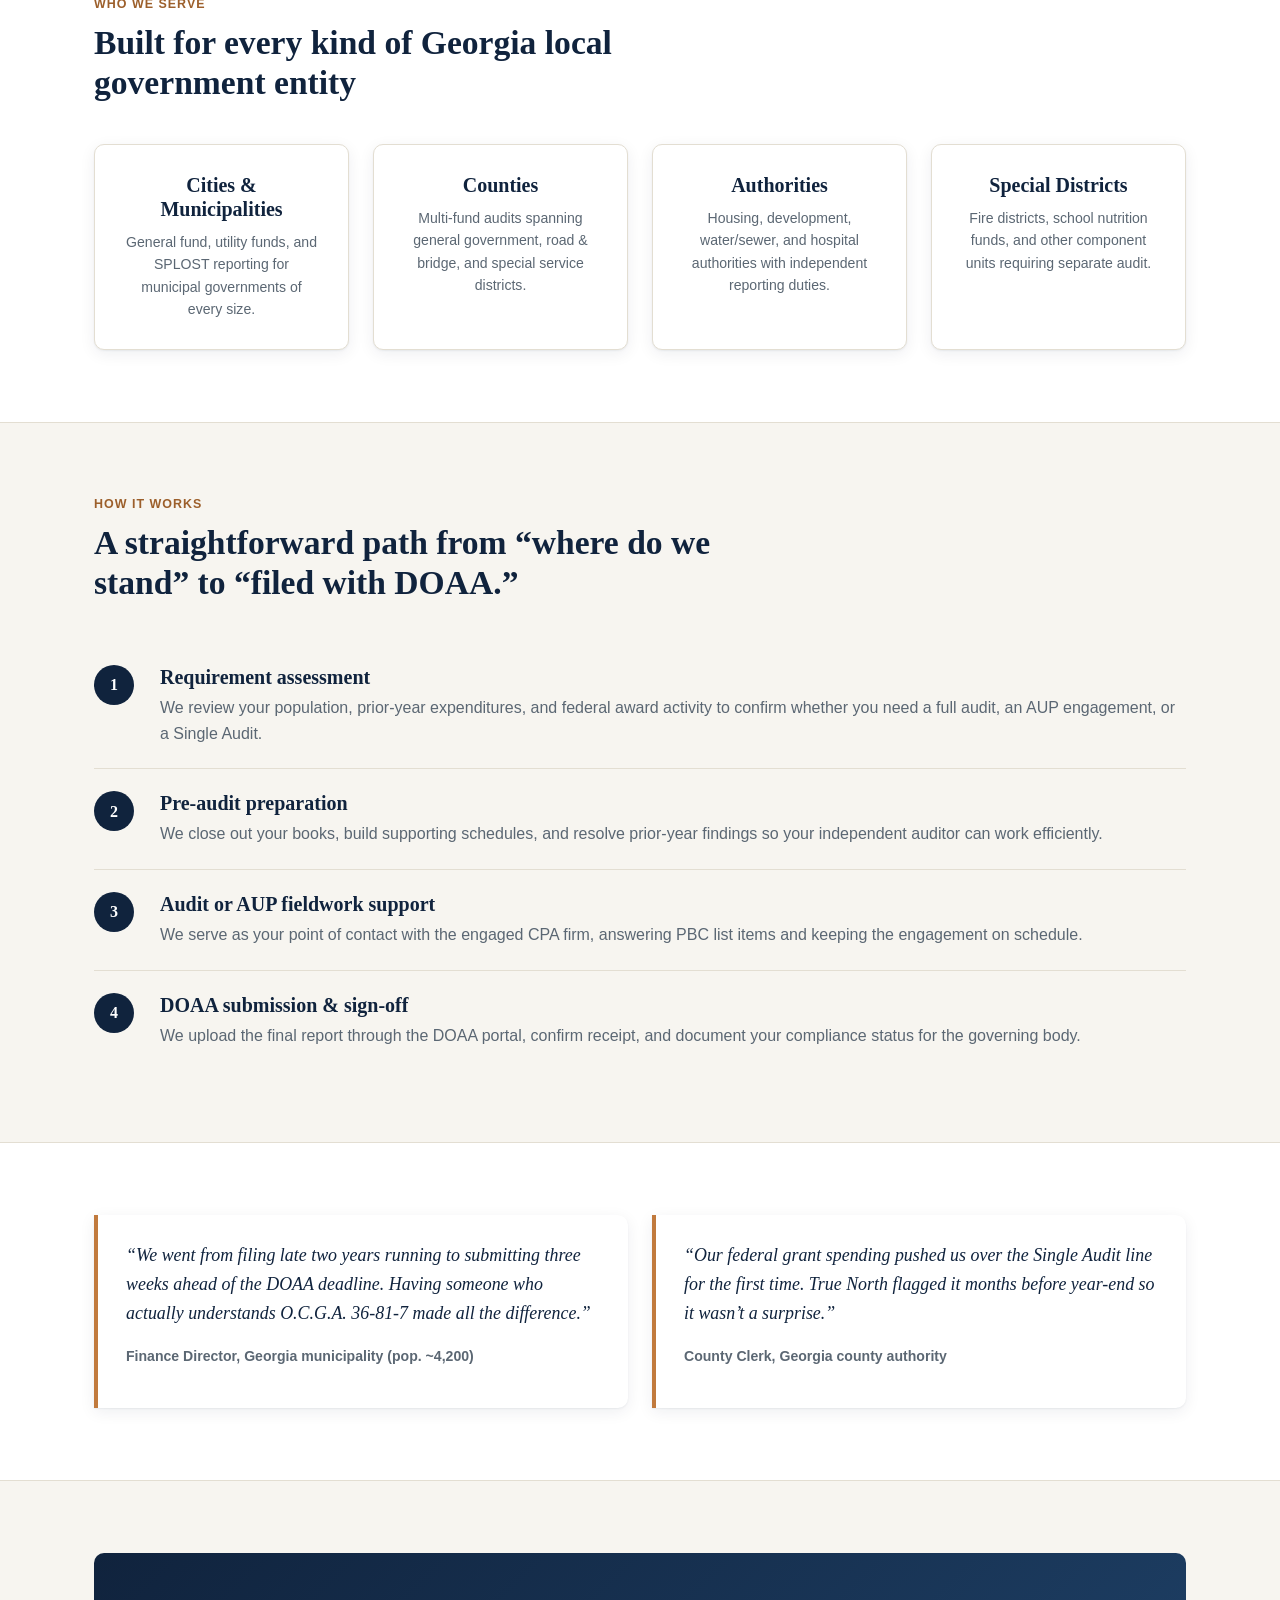
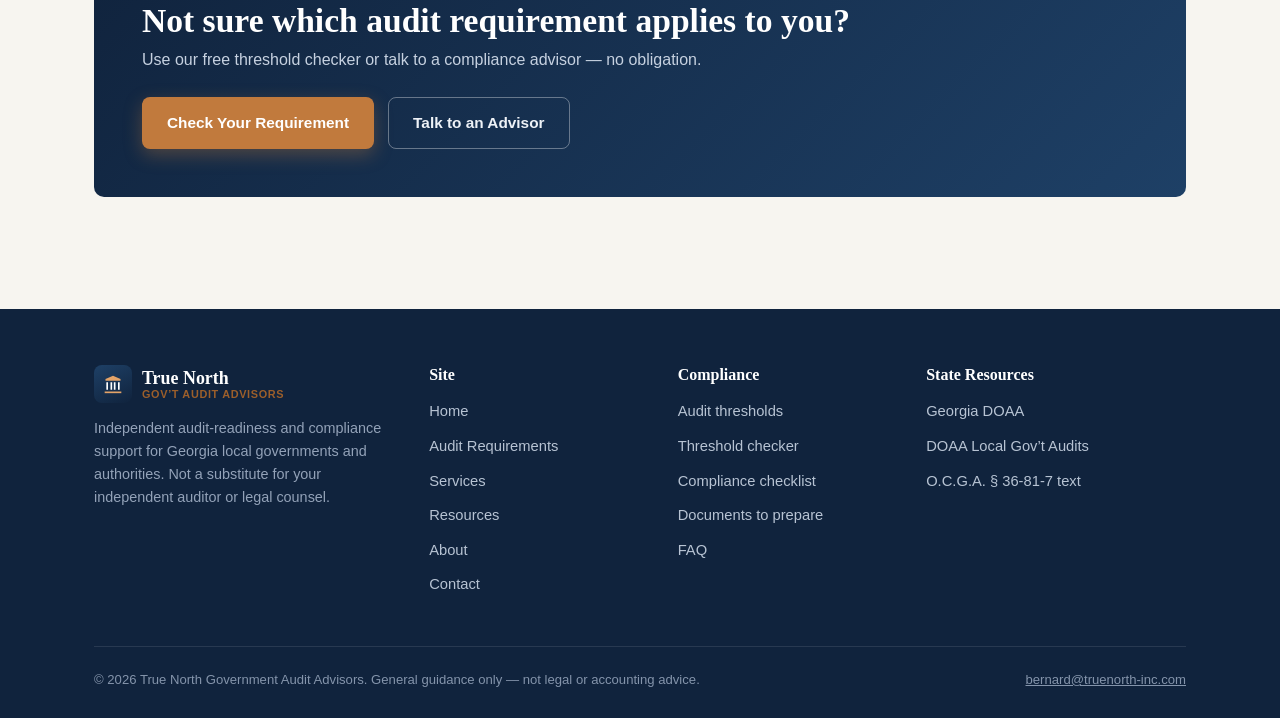
==== commit 023ac9e2: "Add PBC document checklist to the Resources page Adds a "Documents to have on hand" section listing " ====
--- a/index.html
+++ b/index.html
@@ -240,6 +240,7 @@
           <li><a href="requirements.html#thresholds">Audit thresholds</a></li>
           <li><a href="requirements.html#threshold-tool">Threshold checker</a></li>
           <li><a href="resources.html#checklist">Compliance checklist</a></li>
+          <li><a href="resources.html#documents">Documents to prepare</a></li>
           <li><a href="resources.html#faq">FAQ</a></li>
         </ul>
       </div>
--- a/css/style.css
+++ b/css/style.css
@@ -280,6 +280,27 @@
   color: var(--accent-dark);
 }
 .card .icon svg { width: 22px; height: 22px; }
+
+.doc-list { list-style: none; margin: 14px 0 0; padding: 0; }
+.doc-list li {
+  position: relative;
+  padding: 7px 0 7px 20px;
+  font-size: 0.92rem;
+  color: var(--muted);
+  border-bottom: 1px dashed var(--border);
+}
+.doc-list li:last-child { border-bottom: none; }
+.doc-list li::before {
+  content: "";
+  position: absolute;
+  left: 2px;
+  top: 15px;
+  width: 7px;
+  height: 7px;
+  border-radius: 2px;
+  background: var(--accent-light);
+}
+.doc-card .badge { margin-bottom: 12px; }
 
 .service-card { display: flex; flex-direction: column; }
 .service-card .price-tag {
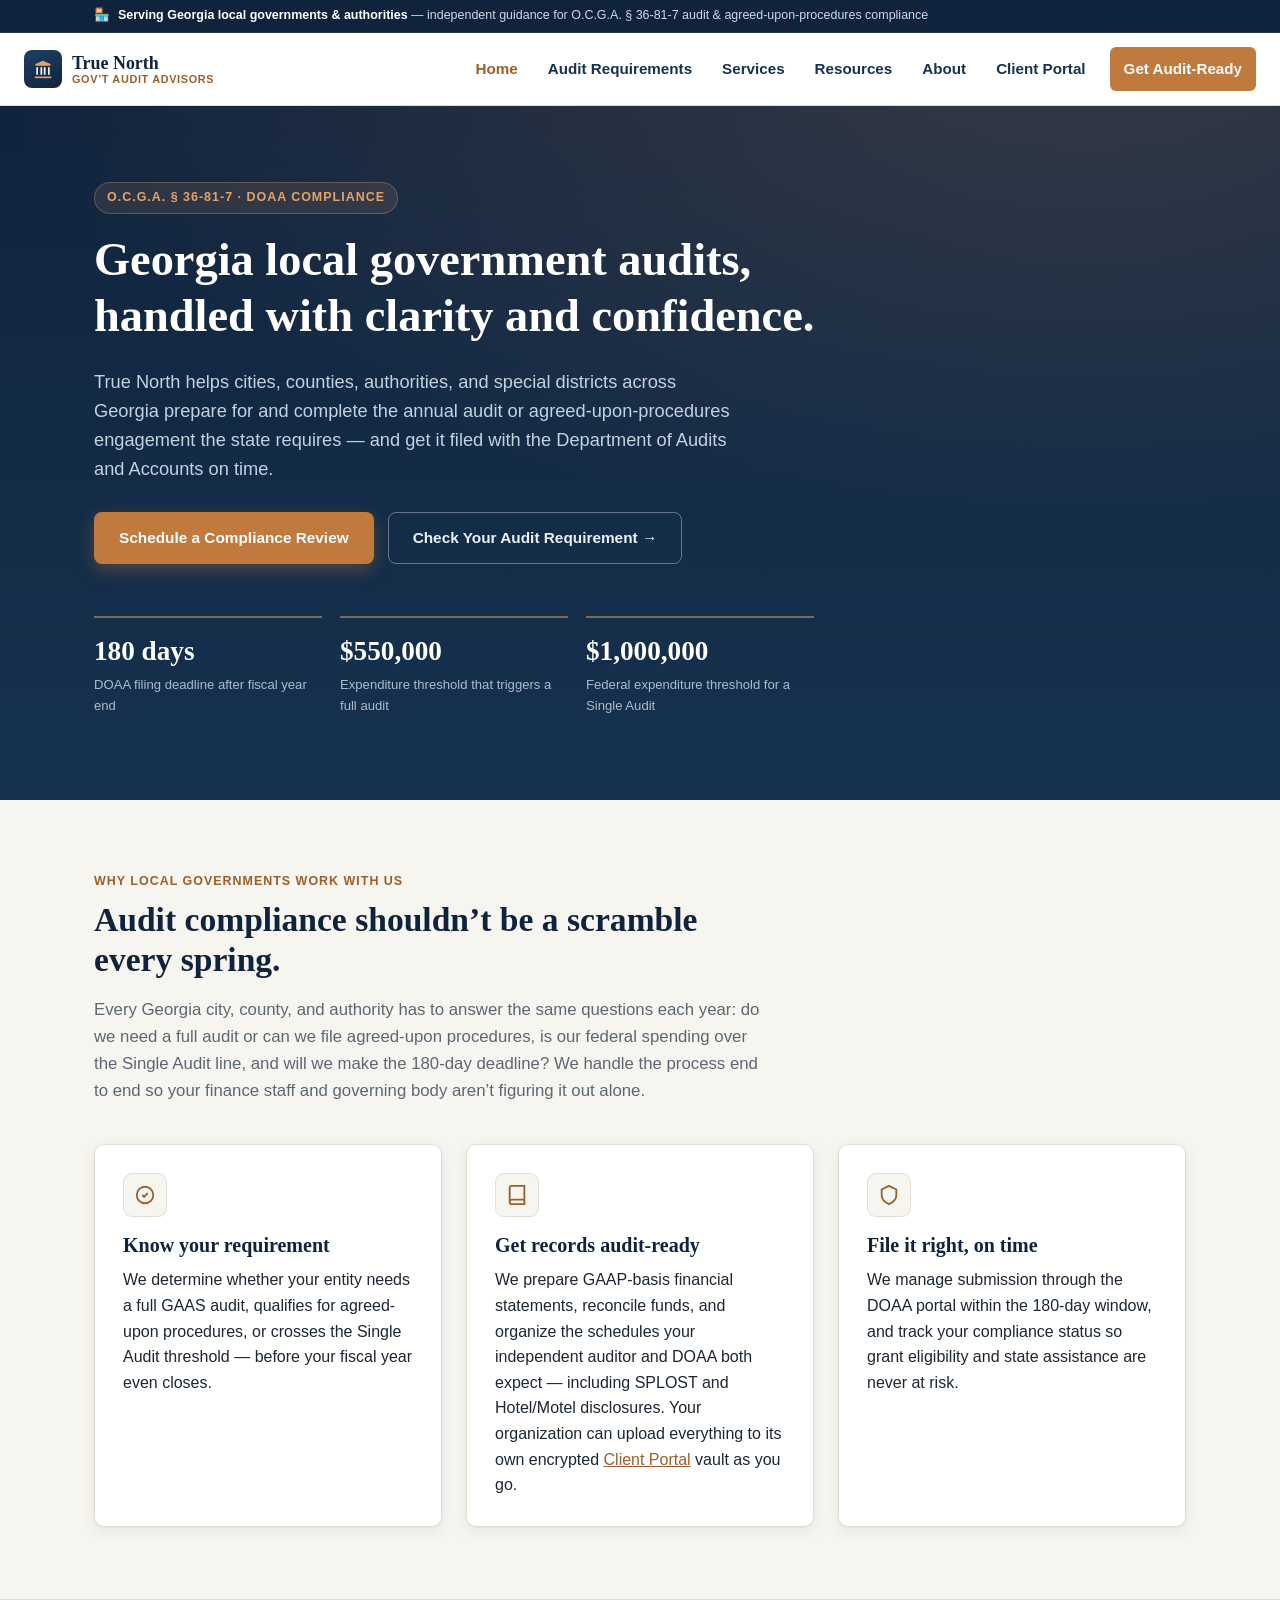
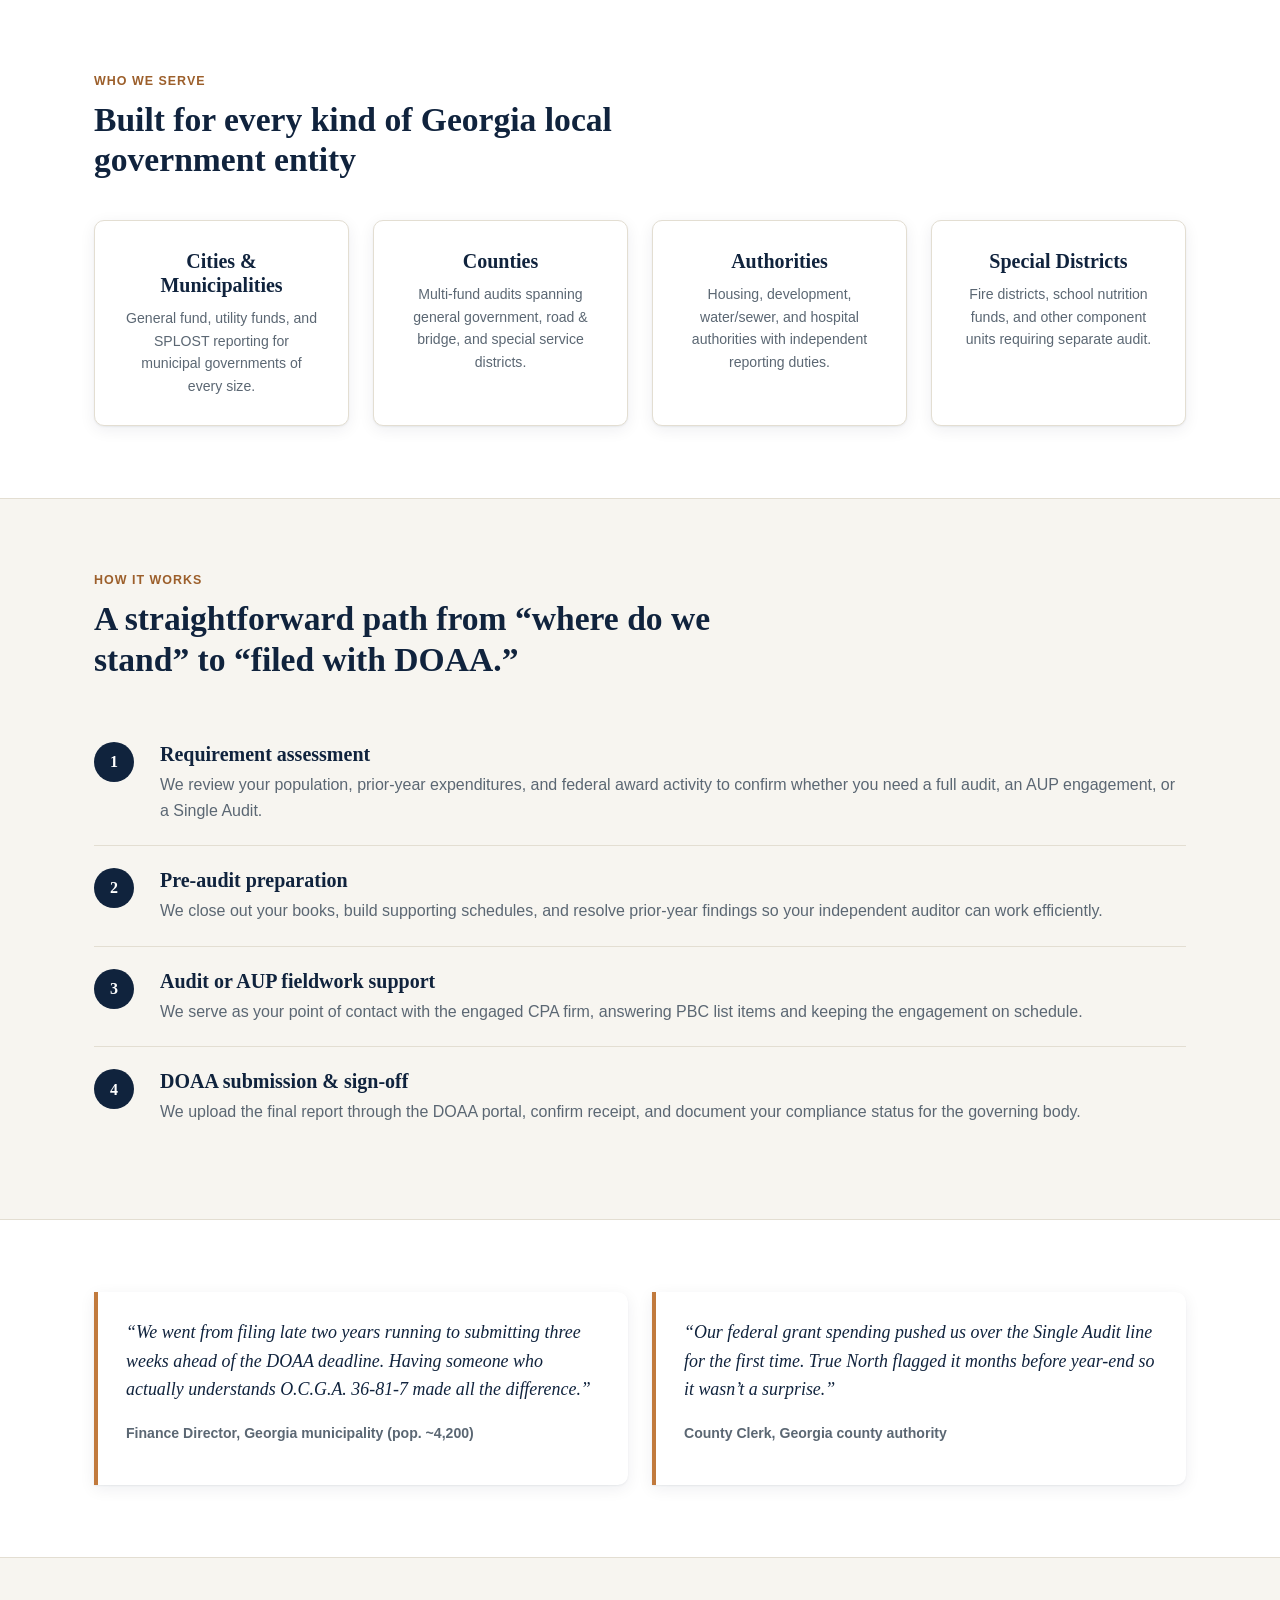
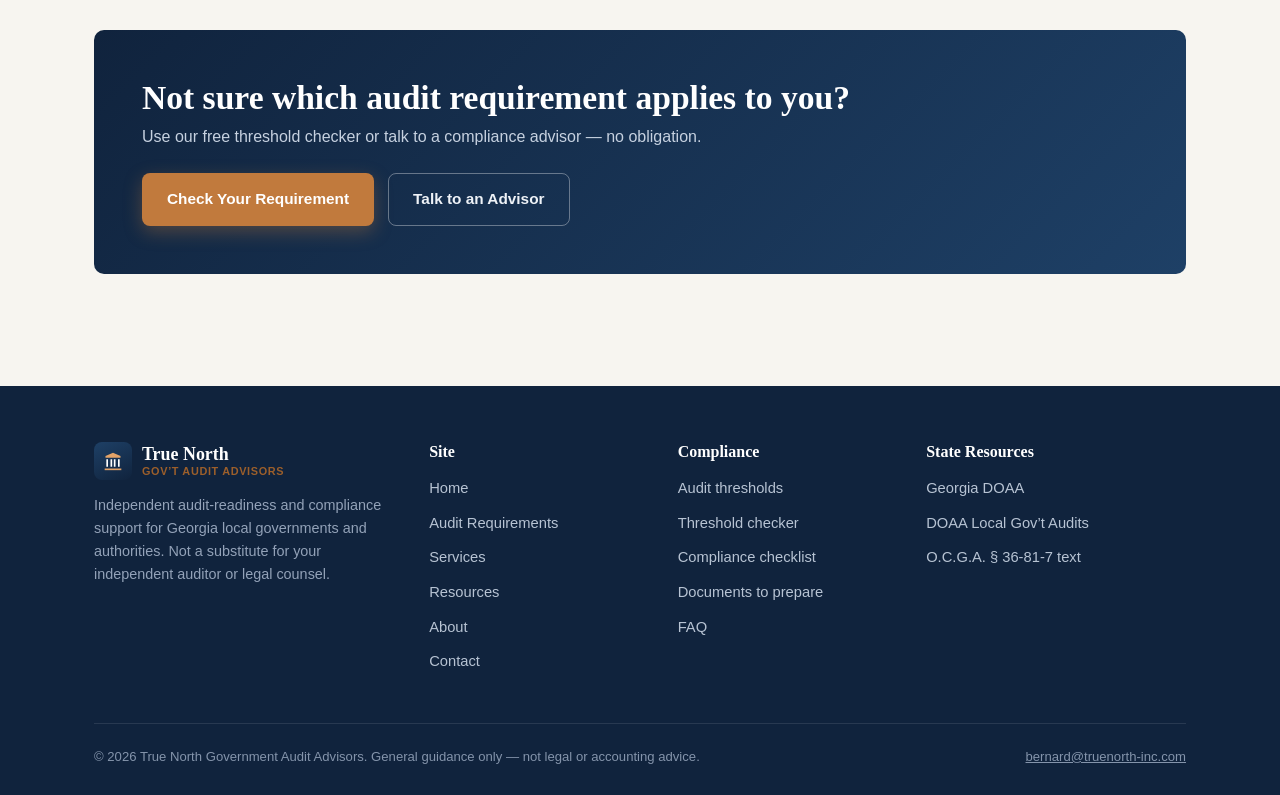
==== commit eada6a4a: "Add secure client document portal (multi-tenant, Supabase-backed) Each local government gets its own" ====
--- a/index.html
+++ b/index.html
@@ -42,6 +42,7 @@
       <a href="services.html">Services</a>
       <a href="resources.html">Resources</a>
       <a href="about.html">About</a>
+      <a href="portal-login.html">Client Portal</a>
       <a href="contact.html" class="nav-cta">Get Audit-Ready</a>
     </nav>
   </div>
@@ -97,7 +98,7 @@
             <svg viewBox="0 0 24 24" fill="none" stroke="currentColor" stroke-width="2"><path d="M4 19.5A2.5 2.5 0 016.5 17H20M4 19.5A2.5 2.5 0 006.5 22H20V2H6.5A2.5 2.5 0 004 4.5v15z"/></svg>
           </div>
           <h3>Get records audit-ready</h3>
-          <p>We prepare GAAP-basis financial statements, reconcile funds, and organize the schedules your independent auditor and DOAA both expect &mdash; including SPLOST and Hotel/Motel disclosures.</p>
+          <p>We prepare GAAP-basis financial statements, reconcile funds, and organize the schedules your independent auditor and DOAA both expect &mdash; including SPLOST and Hotel/Motel disclosures. Your organization can upload everything to its own encrypted <a href="portal-login.html">Client Portal</a> vault as you go.</p>
         </div>
         <div class="card">
           <div class="icon" aria-hidden="true">
--- a/css/style.css
+++ b/css/style.css
@@ -301,6 +301,18 @@
   background: var(--accent-light);
 }
 .doc-card .badge { margin-bottom: 12px; }
+.doc-storage {
+  display: flex;
+  gap: 8px;
+  align-items: flex-start;
+  margin-top: 14px;
+  padding-top: 12px;
+  border-top: 1px solid var(--border);
+  font-size: 0.82rem;
+  color: var(--navy-2);
+}
+.doc-storage .glyph { flex-shrink: 0; line-height: 1.3; }
+.doc-storage strong { color: var(--accent-dark); }
 
 .service-card { display: flex; flex-direction: column; }
 .service-card .price-tag {
@@ -620,6 +632,113 @@
   position: absolute; width: 1px; height: 1px; padding: 0; margin: -1px;
   overflow: hidden; clip: rect(0,0,0,0); white-space: nowrap; border: 0;
 }
+
+/* ---------------- Client portal ---------------- */
+.portal-shell {
+  min-height: calc(100vh - 140px);
+  display: flex;
+  align-items: center;
+  justify-content: center;
+  padding: 48px 24px;
+}
+
+.auth-card {
+  width: 100%;
+  max-width: 460px;
+  background: var(--surface);
+  border: 1px solid var(--border);
+  border-radius: var(--radius);
+  box-shadow: var(--shadow);
+  padding: 36px;
+}
+.auth-card h1 { font-size: 1.5rem; margin-bottom: 4px; }
+.auth-card .sub { color: var(--muted); margin-bottom: 24px; }
+
+.portal-tabs { display: flex; gap: 4px; margin-bottom: 24px; border-bottom: 1px solid var(--border); }
+.portal-tab {
+  flex: 1;
+  background: none;
+  border: none;
+  padding: 12px 8px;
+  font-weight: 700;
+  font-size: 0.95rem;
+  color: var(--muted);
+  cursor: pointer;
+  border-bottom: 2px solid transparent;
+  margin-bottom: -1px;
+}
+.portal-tab.active { color: var(--accent-dark); border-bottom-color: var(--accent); }
+
+.portal-panel { display: none; }
+.portal-panel.active { display: block; }
+
+.form-error {
+  display: none;
+  background: var(--warn-bg);
+  border: 1px solid #ecd2b3;
+  color: var(--warn);
+  border-radius: 8px;
+  padding: 12px 14px;
+  margin-bottom: 16px;
+  font-size: 0.88rem;
+}
+.form-error.show { display: block; }
+
+.auth-links { text-align: center; margin-top: 16px; font-size: 0.9rem; color: var(--muted); }
+
+/* Dashboard */
+.portal-topbar {
+  background: var(--navy);
+  color: #fff;
+  padding: 16px 0;
+}
+.portal-topbar .container {
+  display: flex;
+  align-items: center;
+  justify-content: space-between;
+  gap: 16px;
+  flex-wrap: wrap;
+}
+.portal-topbar .org-info { display: flex; flex-direction: column; }
+.portal-topbar .org-info .label { font-size: 0.72rem; text-transform: uppercase; letter-spacing: 0.05em; color: var(--accent-light); font-weight: 700; }
+.portal-topbar .org-info .value { font-family: var(--serif); font-size: 1.15rem; font-weight: 700; }
+.portal-topbar .user-info { font-size: 0.88rem; color: #c6d1e0; }
+
+.portal-upload { margin: 14px 0; }
+.portal-upload-btn { cursor: pointer; }
+.portal-upload-status { min-height: 1.2em; color: var(--accent-dark); font-weight: 600; }
+
+.portal-file-list { list-style: none; margin: 0; padding: 0; }
+.portal-file-item {
+  display: flex;
+  align-items: center;
+  justify-content: space-between;
+  gap: 12px;
+  padding: 10px 0;
+  border-bottom: 1px dashed var(--border);
+  flex-wrap: wrap;
+}
+.portal-file-item:last-child { border-bottom: none; }
+.portal-file-meta { display: flex; flex-direction: column; min-width: 0; }
+.portal-file-name { font-weight: 700; color: var(--navy); font-size: 0.9rem; word-break: break-word; }
+.portal-file-sub { font-size: 0.78rem; color: var(--muted); }
+.portal-file-actions { display: flex; gap: 8px; flex-shrink: 0; }
+.portal-file-actions .btn { padding: 6px 12px; font-size: 0.8rem; }
+.portal-file-empty { color: var(--muted); font-size: 0.86rem; padding: 8px 0; }
+
+.audit-item {
+  display: flex;
+  gap: 10px;
+  align-items: baseline;
+  padding: 9px 0;
+  border-bottom: 1px solid var(--border);
+  font-size: 0.86rem;
+  flex-wrap: wrap;
+}
+.audit-item:last-child { border-bottom: none; }
+.audit-action { font-weight: 700; color: var(--navy); }
+.audit-detail { color: var(--muted); flex: 1; min-width: 0; word-break: break-word; }
+.audit-time { color: var(--muted); font-size: 0.78rem; margin-left: auto; }
 
 /* ---------------- Responsive ---------------- */
 @media (max-width: 900px) {
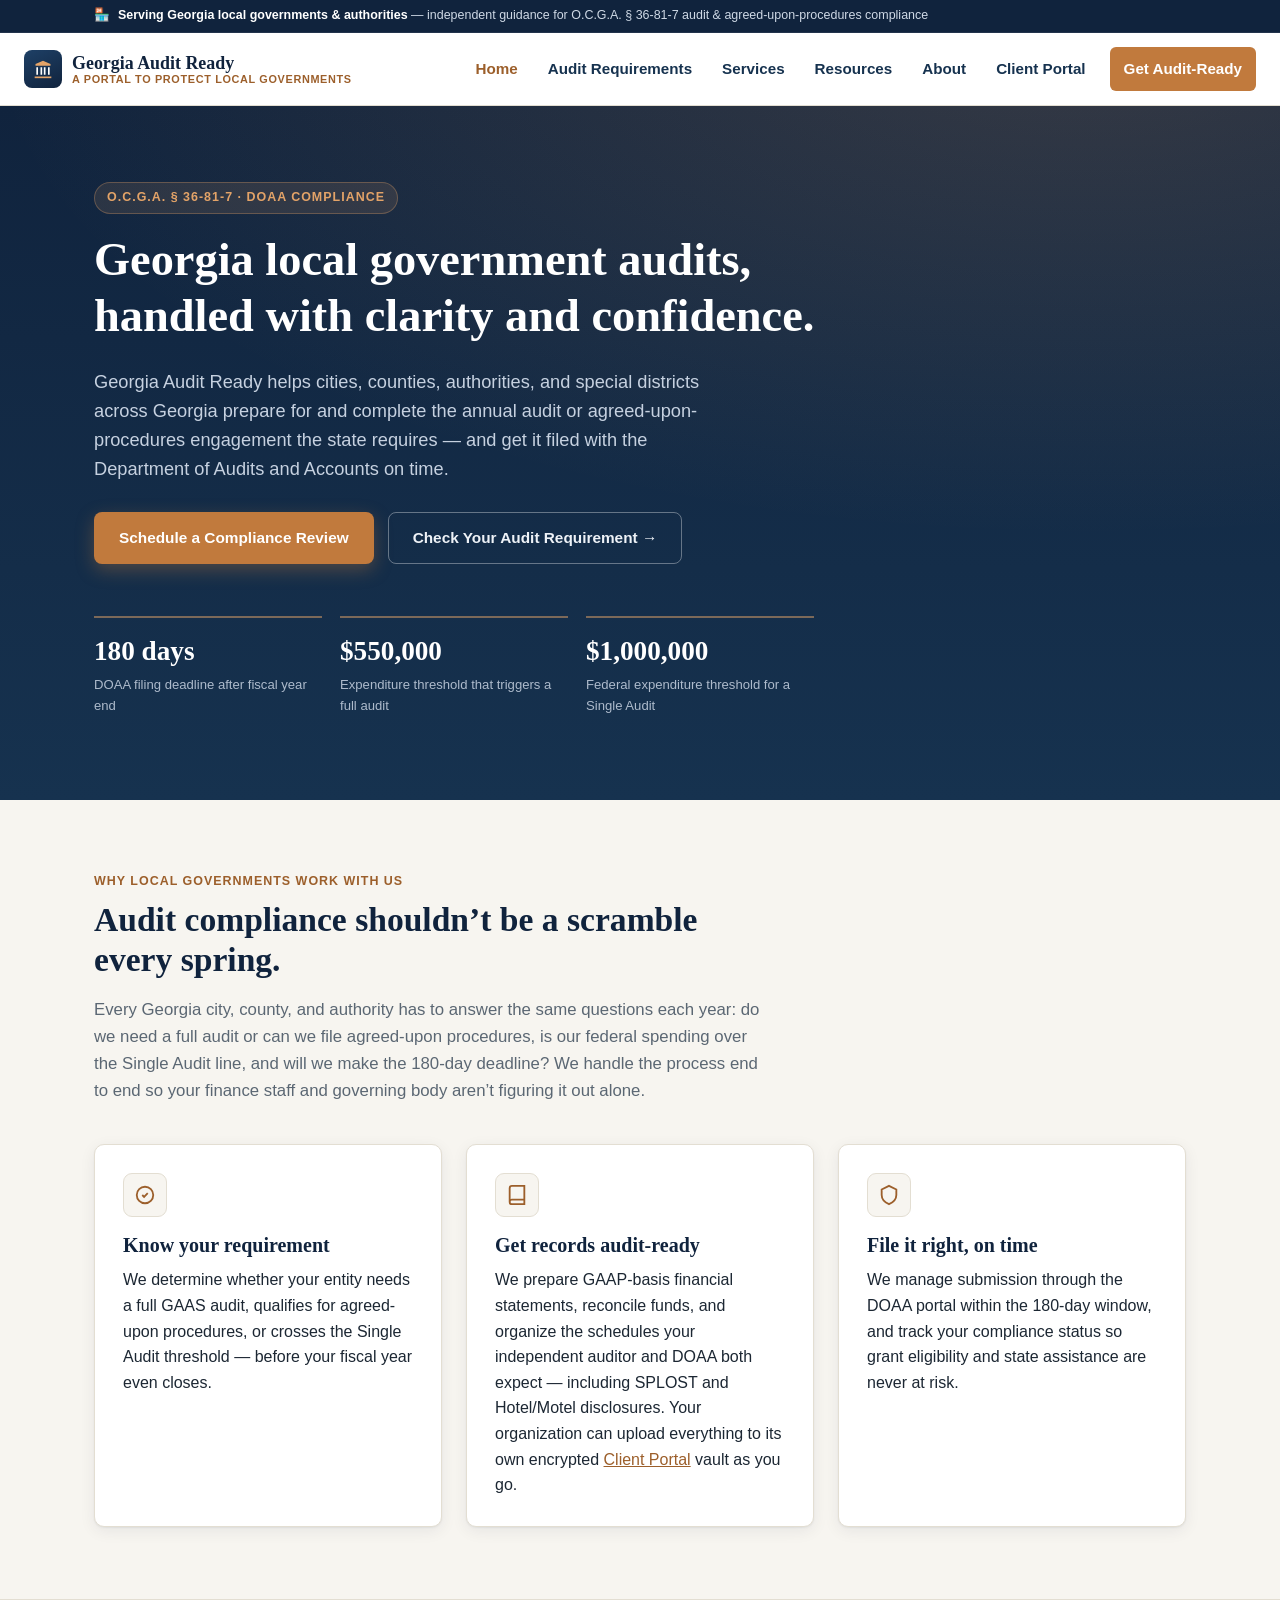
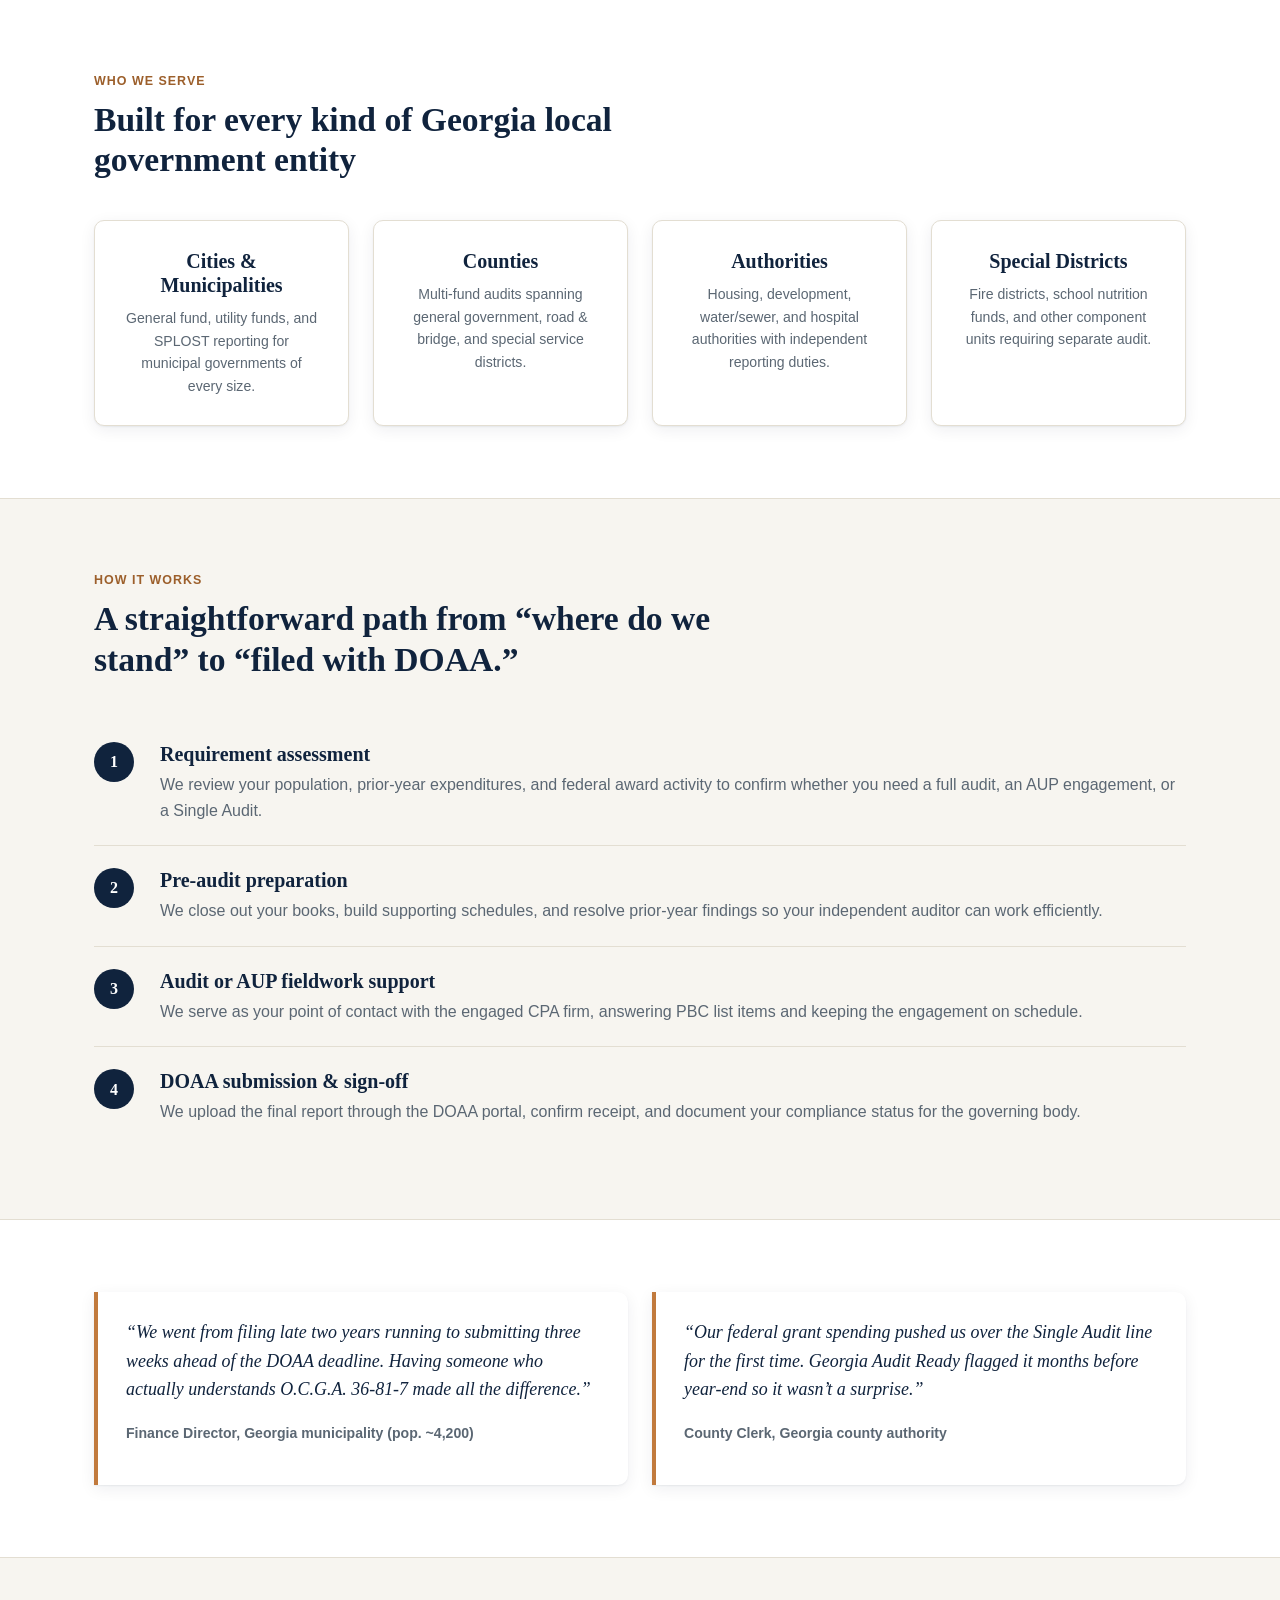
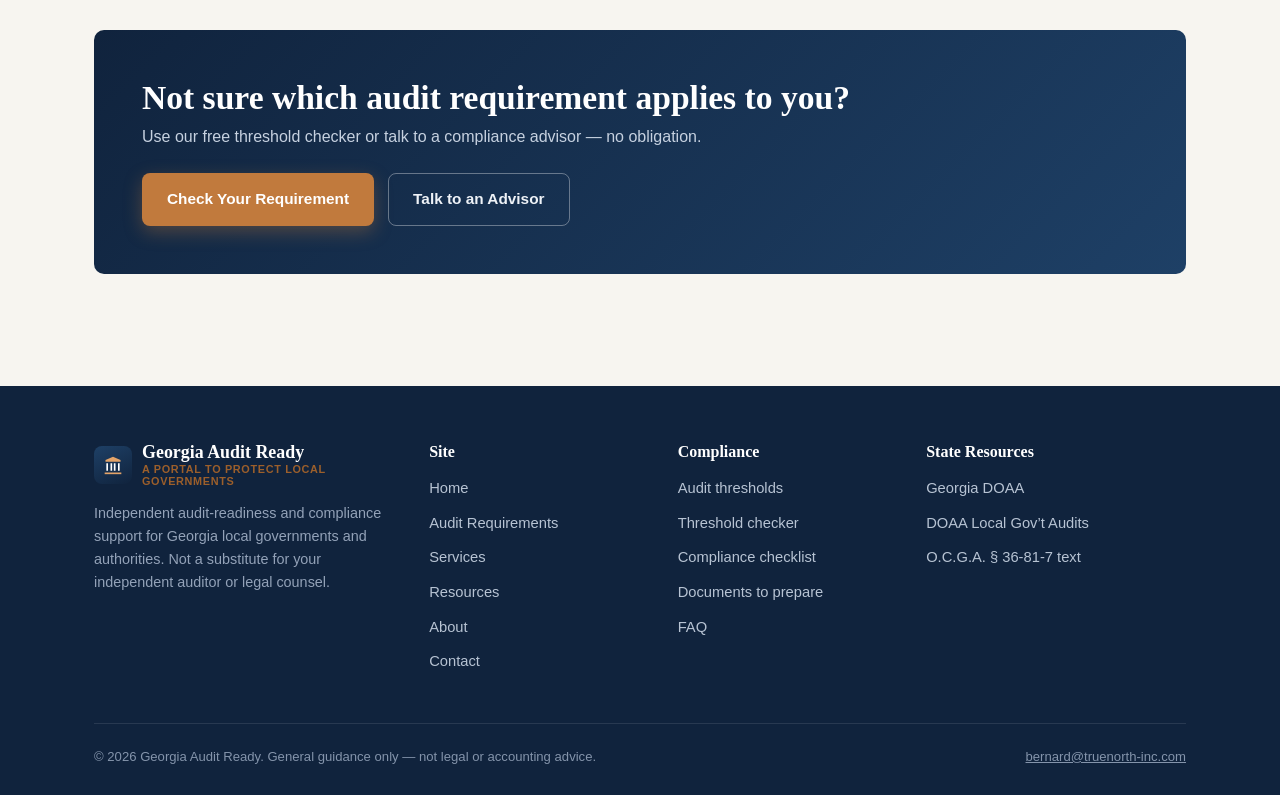
==== commit 74c3726d: "Rebrand site from True North to Georgia Audit Ready Replaces the "True North Government Audit Adviso" ====
--- a/index.html
+++ b/index.html
@@ -3,8 +3,8 @@
 <head>
 <meta charset="UTF-8">
 <meta name="viewport" content="width=device-width, initial-scale=1.0">
-<title>True North Government Audit Advisors | Georgia Local Government Audit Compliance</title>
-<meta name="description" content="True North helps Georgia cities, counties, and local authorities meet O.C.G.A. § 36-81-7 audit requirements — audit readiness, GAAP financial statements, Single Audit support, and DOAA submission.">
+<title>Georgia Audit Ready | A Portal to Protect Local Governments</title>
+<meta name="description" content="Georgia Audit Ready helps Georgia cities, counties, and local authorities meet O.C.G.A. § 36-81-7 audit requirements — audit readiness, GAAP financial statements, Single Audit support, DOAA submission, and a secure client portal.">
 <link rel="stylesheet" href="css/style.css">
 <link rel="icon" href="data:image/svg+xml,%3Csvg xmlns='http://www.w3.org/2000/svg' viewBox='0 0 24 24'%3E%3Crect width='24' height='24' rx='5' fill='%2310233d'/%3E%3Cpath d='M12 3L4 6.5v2h16v-2z' fill='%23e3a368'/%3E%3Cpath d='M5 10h2v8H5zm12 0h2v8h-2zM9.5 10h2v8h-2zm3 0h2v8h-2z' fill='%23fff'/%3E%3Cpath d='M3 19h18v2H3z' fill='%23e3a368'/%3E%3C/svg%3E">
 </head>
@@ -29,8 +29,8 @@
         </svg>
       </span>
       <span class="brand-text">
-        <span class="name">True North</span>
-        <span class="tag">Gov&rsquo;t Audit Advisors</span>
+        <span class="name">Georgia Audit Ready</span>
+        <span class="tag">A Portal to Protect Local Governments</span>
       </span>
     </a>
     <button class="nav-toggle" aria-label="Toggle navigation" aria-expanded="false">
@@ -54,7 +54,7 @@
     <div class="container">
       <span class="eyebrow">O.C.G.A. § 36-81-7 &middot; DOAA Compliance</span>
       <h1>Georgia local government audits, handled with clarity and confidence.</h1>
-      <p class="lead">True North helps cities, counties, authorities, and special districts across Georgia prepare for and complete the annual audit or agreed-upon-procedures engagement the state requires &mdash; and get it filed with the Department of Audits and Accounts on time.</p>
+      <p class="lead">Georgia Audit Ready helps cities, counties, authorities, and special districts across Georgia prepare for and complete the annual audit or agreed-upon-procedures engagement the state requires &mdash; and get it filed with the Department of Audits and Accounts on time.</p>
       <div class="hero-actions">
         <a href="contact.html" class="btn btn-primary">Schedule a Compliance Review</a>
         <a href="requirements.html" class="btn btn-ghost">Check Your Audit Requirement &rarr;</a>
@@ -181,7 +181,7 @@
           <p class="attribution">Finance Director, Georgia municipality (pop. ~4,200)</p>
         </div>
         <div class="quote-card">
-          <p class="quote">&ldquo;Our federal grant spending pushed us over the Single Audit line for the first time. True North flagged it months before year-end so it wasn&rsquo;t a surprise.&rdquo;</p>
+          <p class="quote">&ldquo;Our federal grant spending pushed us over the Single Audit line for the first time. Georgia Audit Ready flagged it months before year-end so it wasn&rsquo;t a surprise.&rdquo;</p>
           <p class="attribution">County Clerk, Georgia county authority</p>
         </div>
       </div>
@@ -218,8 +218,8 @@
             </svg>
           </span>
           <span class="brand-text">
-            <span class="name" style="color:#fff;">True North</span>
-            <span class="tag">Gov&rsquo;t Audit Advisors</span>
+            <span class="name" style="color:#fff;">Georgia Audit Ready</span>
+            <span class="tag">A Portal to Protect Local Governments</span>
           </span>
         </div>
         <p>Independent audit-readiness and compliance support for Georgia local governments and authorities. Not a substitute for your independent auditor or legal counsel.</p>
@@ -255,7 +255,7 @@
       </div>
     </div>
     <div class="footer-bottom">
-      <span>&copy; <span data-year>2026</span> True North Government Audit Advisors. General guidance only &mdash; not legal or accounting advice.</span>
+      <span>&copy; <span data-year>2026</span> Georgia Audit Ready. General guidance only &mdash; not legal or accounting advice.</span>
       <span><a href="contact.html">bernard@truenorth-inc.com</a></span>
     </div>
   </div>
--- a/css/style.css
+++ b/css/style.css
@@ -1,5 +1,5 @@
 /* ==========================================================================
-   True North Government Audit Advisors — shared styles
+   Georgia Audit Ready — shared styles
    ========================================================================== */
 
 :root {
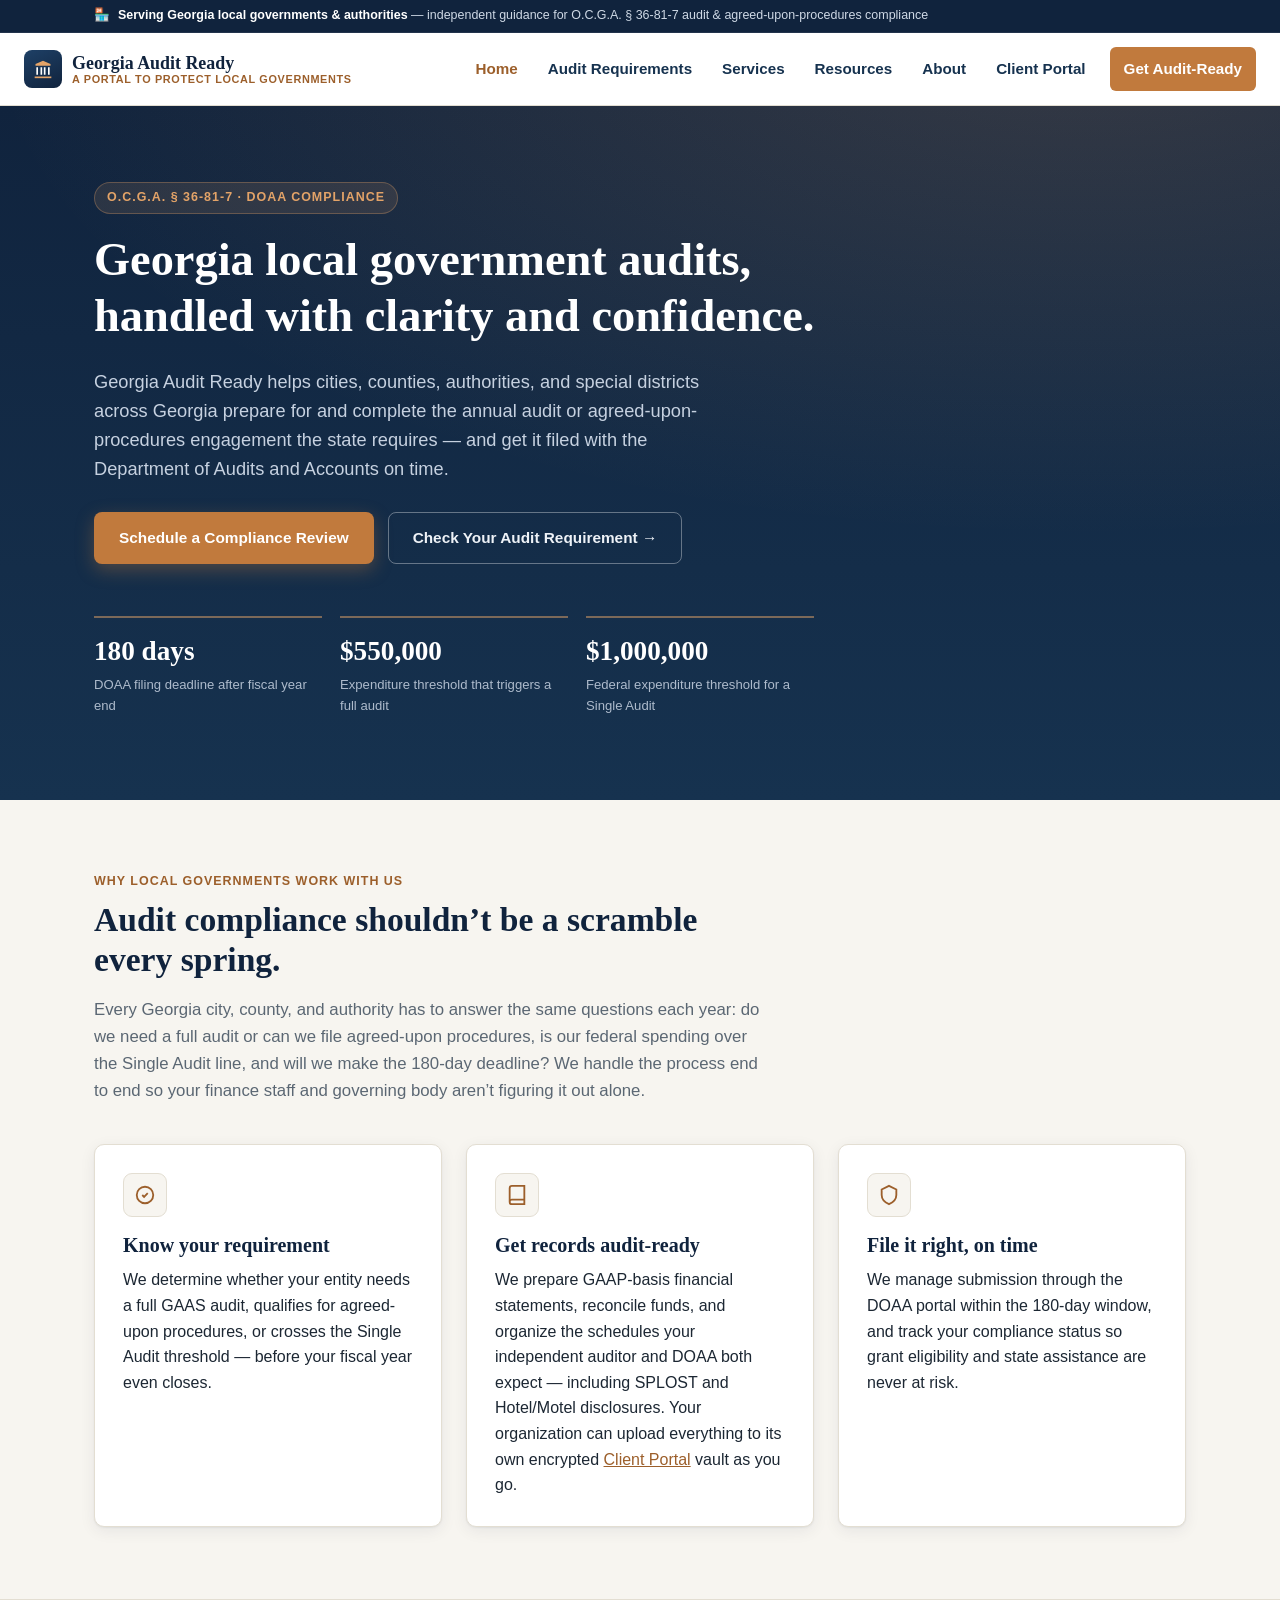
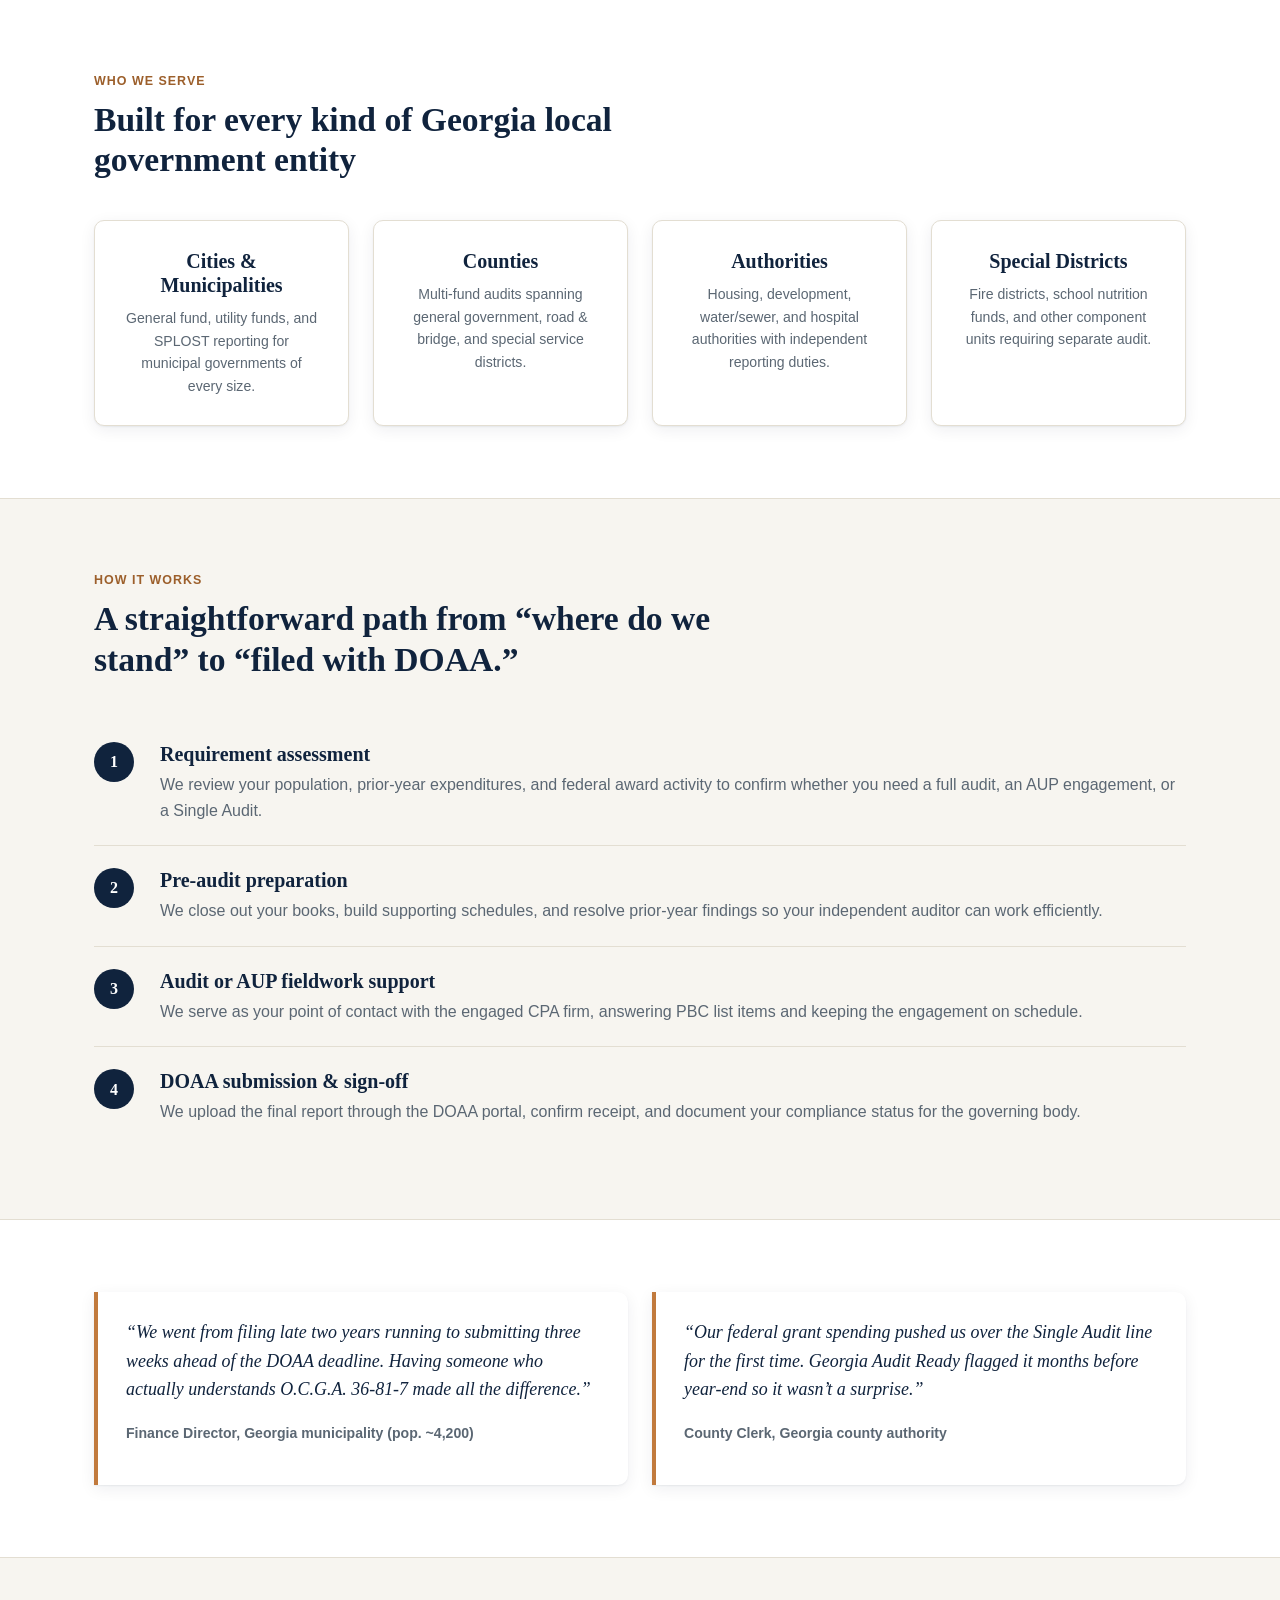
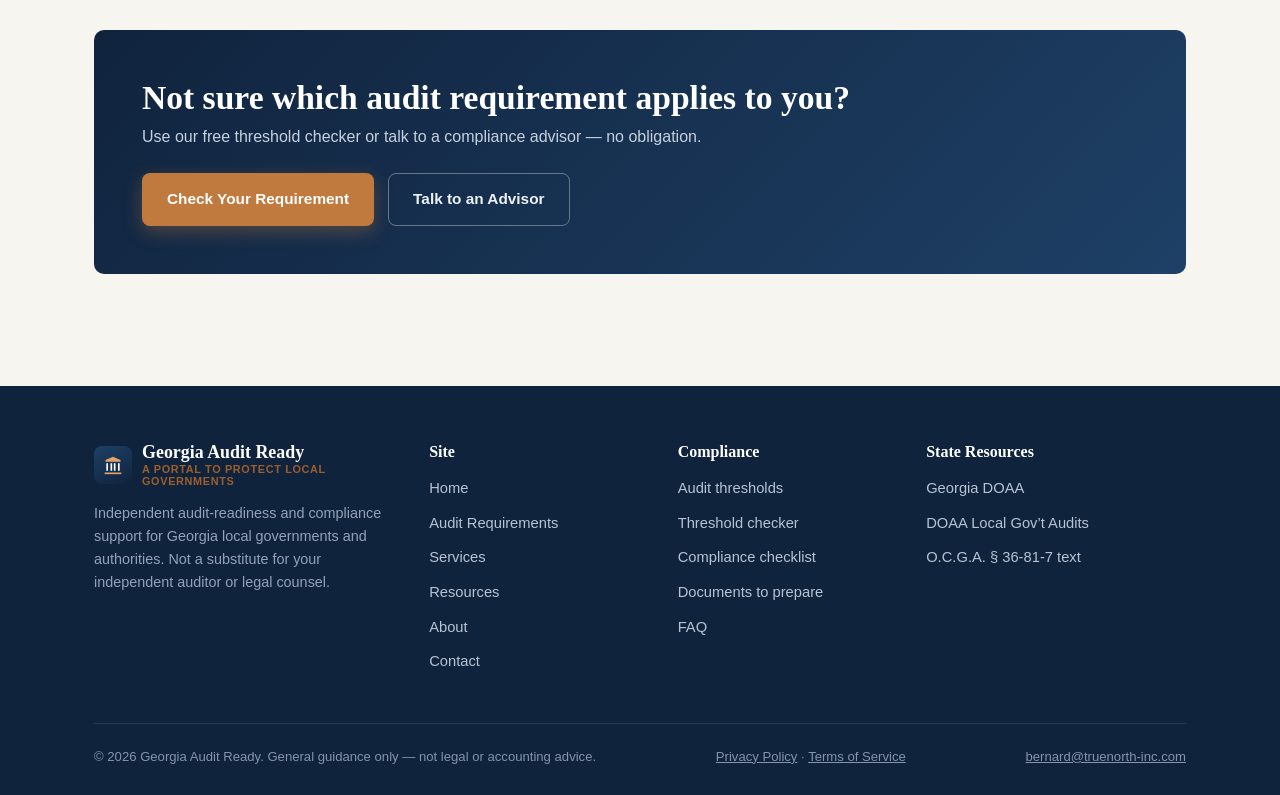
==== commit 7da5b7d9: "Add password reset flow, legal pages, and SEO basics - Add forgot-password / reset-password portal p" ====
--- a/index.html
+++ b/index.html
@@ -5,6 +5,15 @@
 <meta name="viewport" content="width=device-width, initial-scale=1.0">
 <title>Georgia Audit Ready | A Portal to Protect Local Governments</title>
 <meta name="description" content="Georgia Audit Ready helps Georgia cities, counties, and local authorities meet O.C.G.A. § 36-81-7 audit requirements — audit readiness, GAAP financial statements, Single Audit support, DOAA submission, and a secure client portal.">
+<link rel="canonical" href="https://gaauditportal.com/">
+<meta property="og:type" content="website">
+<meta property="og:site_name" content="Georgia Audit Ready">
+<meta property="og:title" content="Georgia Audit Ready | A Portal to Protect Local Governments">
+<meta property="og:description" content="Georgia Audit Ready helps Georgia cities, counties, and local authorities meet O.C.G.A. § 36-81-7 audit requirements — audit readiness, GAAP financial statements, Single Audit support, DOAA submission, and a secure client portal.">
+<meta property="og:url" content="https://gaauditportal.com/">
+<meta name="twitter:card" content="summary">
+<meta name="twitter:title" content="Georgia Audit Ready | A Portal to Protect Local Governments">
+<meta name="twitter:description" content="Georgia Audit Ready helps Georgia cities, counties, and local authorities meet O.C.G.A. § 36-81-7 audit requirements — audit readiness, GAAP financial statements, Single Audit support, DOAA submission, and a secure client portal.">
 <link rel="stylesheet" href="css/style.css">
 <link rel="icon" href="data:image/svg+xml,%3Csvg xmlns='http://www.w3.org/2000/svg' viewBox='0 0 24 24'%3E%3Crect width='24' height='24' rx='5' fill='%2310233d'/%3E%3Cpath d='M12 3L4 6.5v2h16v-2z' fill='%23e3a368'/%3E%3Cpath d='M5 10h2v8H5zm12 0h2v8h-2zM9.5 10h2v8h-2zm3 0h2v8h-2z' fill='%23fff'/%3E%3Cpath d='M3 19h18v2H3z' fill='%23e3a368'/%3E%3C/svg%3E">
 </head>
@@ -256,6 +265,7 @@
     </div>
     <div class="footer-bottom">
       <span>&copy; <span data-year>2026</span> Georgia Audit Ready. General guidance only &mdash; not legal or accounting advice.</span>
+      <span><a href="privacy.html">Privacy Policy</a> &middot; <a href="terms.html">Terms of Service</a></span>
       <span><a href="contact.html">bernard@truenorth-inc.com</a></span>
     </div>
   </div>
